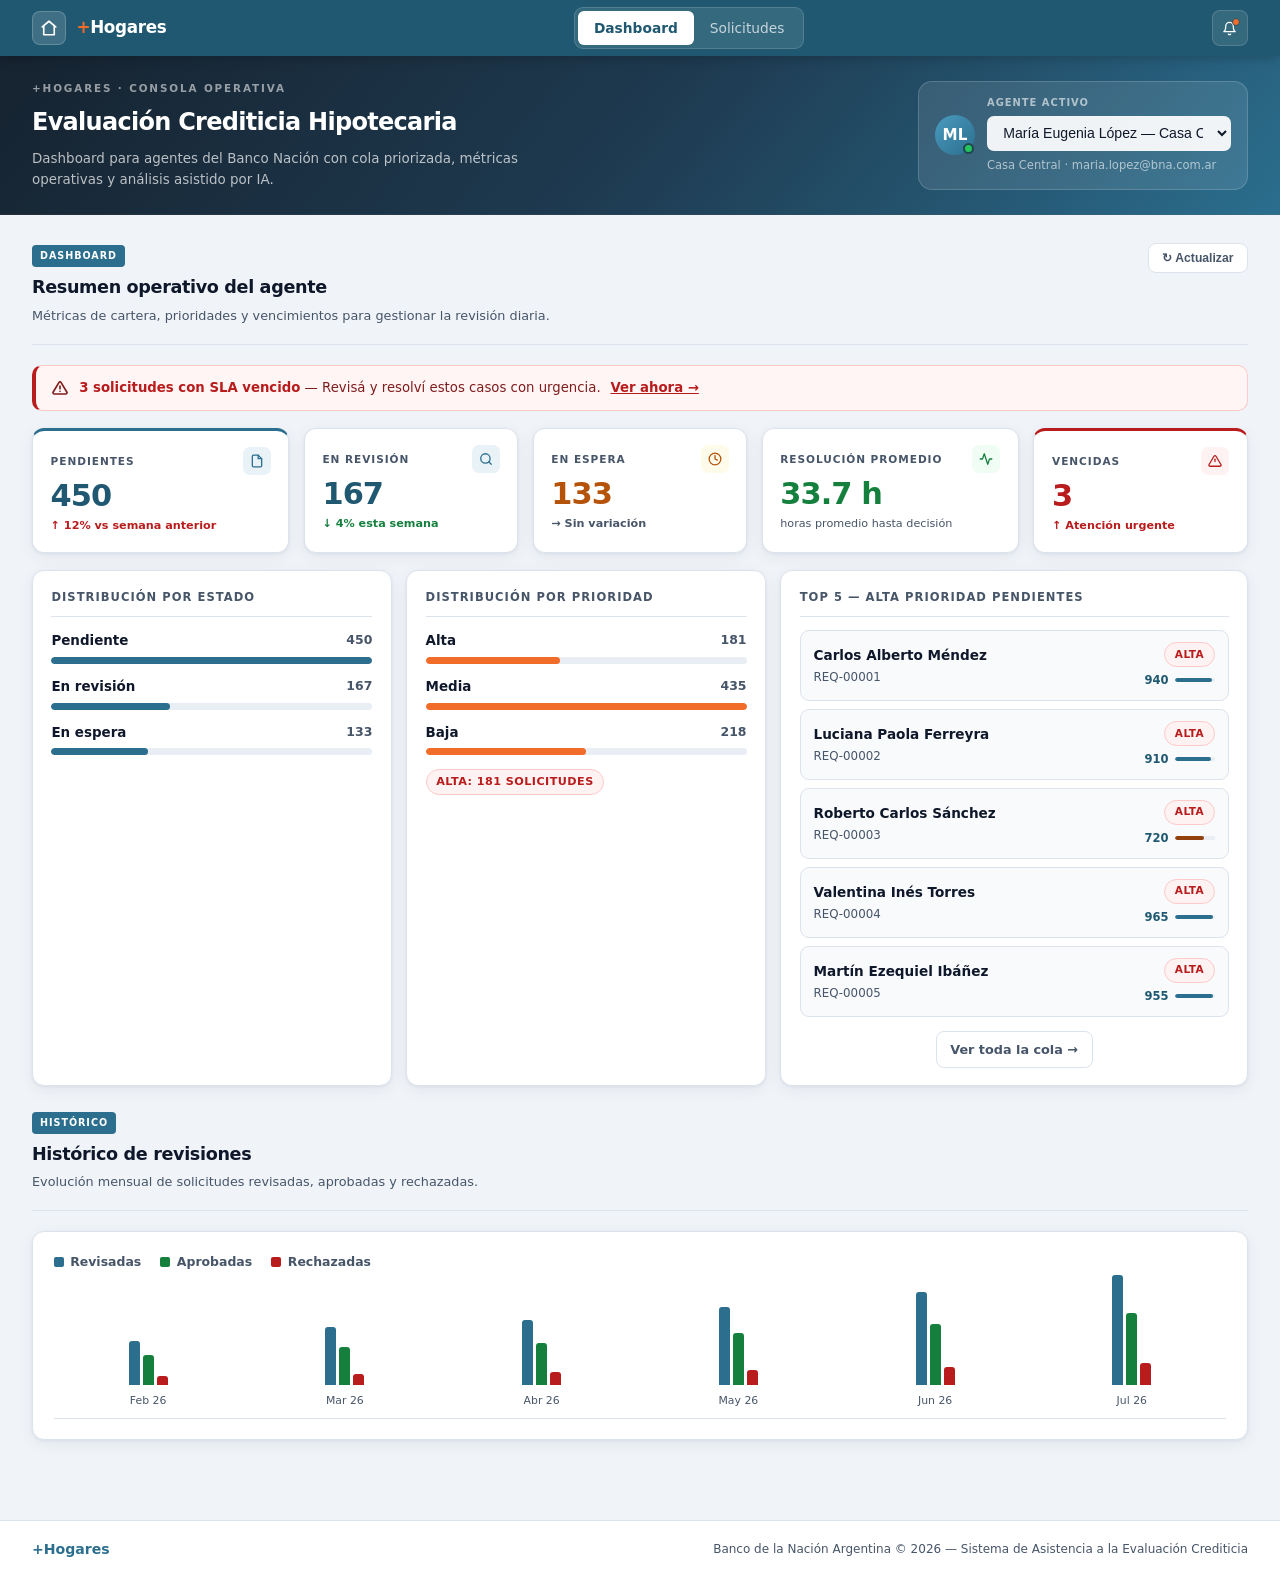
==== index.html @ 5e023cc0 "Revert "feat: selector de agente funcional — filtra solicitudes y persiste entre páginas" This rever" ====
<!DOCTYPE html>
<html lang="es">
<head>
<meta charset="UTF-8">
<meta name="viewport" content="width=device-width, initial-scale=1.0">
<title>+Hogares — Dashboard</title>
<link rel="stylesheet" href="shared.css">
</head>
<body>

<!-- NAVBAR -->
<nav class="navbar">
  <div class="navbar-inner">
    <a class="brand" href="index.html">
      <div class="brand-icon">
        <svg width="18" height="18" viewBox="0 0 24 24" fill="none" stroke="white" stroke-width="2.2" stroke-linecap="round" stroke-linejoin="round"><path d="M3 10.5L12 3l9 7.5"/><path d="M5 9.5V21h14V9.5"/></svg>
      </div>
      <span class="brand-name"><em>+</em>Hogares</span>
    </a>
    <div class="nav-links">
      <a href="index.html" class="nav-link active">Dashboard</a>
      <a href="solicitudes.html" class="nav-link">Solicitudes</a>
    </div>
    <div class="nav-actions">
      <div class="notif-btn">
        <svg width="15" height="15" viewBox="0 0 24 24" fill="none" stroke="white" stroke-width="2" stroke-linecap="round" stroke-linejoin="round"><path d="M18 8A6 6 0 0 0 6 8c0 7-3 9-3 9h18s-3-2-3-9"/><path d="M13.73 21a2 2 0 0 1-3.46 0"/></svg>
        <div class="notif-badge"></div>
      </div>
    </div>
  </div>
</nav>

<!-- HERO -->
<header class="hero">
  <div class="hero-inner">
    <div class="hero-text">
      <div class="hero-eyebrow">+Hogares · Consola Operativa</div>
      <h1 class="hero-headline">Evaluación Crediticia Hipotecaria</h1>
      <p class="hero-tagline">Dashboard para agentes del Banco Nación con cola priorizada, métricas operativas y análisis asistido por IA.</p>
    </div>
    <div class="agent-card">
      <div class="agent-avatar">ML<div class="agent-online"></div></div>
      <div class="agent-info">
        <div class="agent-label">Agente activo</div>
        <select class="agent-select">
          <option>María Eugenia López — Casa Central</option>
          <option>Juan Rodríguez — Sucursal Palermo</option>
        </select>
        <div class="agent-meta">Casa Central · maria.lopez@bna.com.ar</div>
      </div>
    </div>
  </div>
</header>

<main class="main">
  <div class="main-inner">

    <!-- SECTION HEADER -->
    <div class="section-hdr">
      <div>
        <div class="section-badge">Dashboard</div>
        <h2 class="section-title">Resumen operativo del agente</h2>
        <p class="section-desc">Métricas de cartera, prioridades y vencimientos para gestionar la revisión diaria.</p>
      </div>
      <button class="btn-ghost" onclick="location.reload()">↻ Actualizar</button>
    </div>

    <!-- SLA BANNER -->
    <div class="sla-banner">
      <svg width="16" height="16" viewBox="0 0 24 24" fill="none" stroke="currentColor" stroke-width="2.5" stroke-linecap="round" stroke-linejoin="round" style="flex-shrink:0"><path d="M10.29 3.86L1.82 18a2 2 0 0 0 1.71 3h16.94a2 2 0 0 0 1.71-3L13.71 3.86a2 2 0 0 0-3.42 0z"/><line x1="12" y1="9" x2="12" y2="13"/><line x1="12" y1="17" x2="12.01" y2="17"/></svg>
      <span><strong>3 solicitudes con SLA vencido</strong> — Revisá y resolví estos casos con urgencia. <a href="solicitudes.html?status=pendiente&sla=vencido" class="sla-link">Ver ahora →</a></span>
    </div>

    <!-- KPI GRID -->
    <div class="kpi-grid">
      <div class="kpi-card kpi-card--featured">
        <div class="kpi-top">
          <div class="kpi-label">Pendientes</div>
          <div class="kpi-icon kpi-icon-blue">
            <svg width="14" height="14" viewBox="0 0 24 24" fill="none" stroke="#2b6e8e" stroke-width="2.2" stroke-linecap="round" stroke-linejoin="round"><path d="M14 2H6a2 2 0 0 0-2 2v16a2 2 0 0 0 2 2h12a2 2 0 0 0 2-2V8z"/><polyline points="14 2 14 8 20 8"/></svg>
          </div>
        </div>
        <div class="kpi-value">450</div>
        <div class="kpi-trend kpi-trend-up">↑ 12% vs semana anterior</div>
      </div>
      <div class="kpi-card">
        <div class="kpi-top">
          <div class="kpi-label">En revisión</div>
          <div class="kpi-icon kpi-icon-blue">
            <svg width="14" height="14" viewBox="0 0 24 24" fill="none" stroke="#2b6e8e" stroke-width="2.2" stroke-linecap="round" stroke-linejoin="round"><circle cx="11" cy="11" r="8"/><line x1="21" y1="21" x2="16.65" y2="16.65"/></svg>
          </div>
        </div>
        <div class="kpi-value">167</div>
        <div class="kpi-trend kpi-trend-down">↓ 4% esta semana</div>
      </div>
      <div class="kpi-card">
        <div class="kpi-top">
          <div class="kpi-label">En espera</div>
          <div class="kpi-icon kpi-icon-amber">
            <svg width="14" height="14" viewBox="0 0 24 24" fill="none" stroke="#b45309" stroke-width="2.2" stroke-linecap="round" stroke-linejoin="round"><circle cx="12" cy="12" r="10"/><polyline points="12 6 12 12 16 14"/></svg>
          </div>
        </div>
        <div class="kpi-value" style="color:#b45309">133</div>
        <div class="kpi-trend kpi-trend-neutral">→ Sin variación</div>
      </div>
      <div class="kpi-card">
        <div class="kpi-top">
          <div class="kpi-label">Resolución promedio</div>
          <div class="kpi-icon kpi-icon-green">
            <svg width="14" height="14" viewBox="0 0 24 24" fill="none" stroke="#15803d" stroke-width="2.2" stroke-linecap="round" stroke-linejoin="round"><polyline points="22 12 18 12 15 21 9 3 6 12 2 12"/></svg>
          </div>
        </div>
        <div class="kpi-value" style="color:#15803d">33.7 h</div>
        <div class="kpi-sub">horas promedio hasta decisión</div>
      </div>
      <div class="kpi-card kpi-card--danger">
        <div class="kpi-top">
          <div class="kpi-label">Vencidas</div>
          <div class="kpi-icon kpi-icon-red">
            <svg width="14" height="14" viewBox="0 0 24 24" fill="none" stroke="#b91c1c" stroke-width="2.2" stroke-linecap="round" stroke-linejoin="round"><path d="M10.29 3.86L1.82 18a2 2 0 0 0 1.71 3h16.94a2 2 0 0 0 1.71-3L13.71 3.86a2 2 0 0 0-3.42 0z"/><line x1="12" y1="9" x2="12" y2="13"/></svg>
          </div>
        </div>
        <div class="kpi-value">3</div>
        <div class="kpi-trend kpi-trend-up">↑ Atención urgente</div>
      </div>
    </div>

    <!-- DASH GRID -->
    <div class="dash-grid">
      <!-- Distribución estado -->
      <div class="dash-card">
        <div class="dash-card-title">Distribución por estado</div>
        <div class="dist-item">
          <div class="dist-top"><span class="dist-lbl">Pendiente</span><span class="dist-val">450</span></div>
          <div class="dist-bar"><span class="dist-fill dist-fill-state" style="width:100%"></span></div>
        </div>
        <div class="dist-item">
          <div class="dist-top"><span class="dist-lbl">En revisión</span><span class="dist-val">167</span></div>
          <div class="dist-bar"><span class="dist-fill dist-fill-state" style="width:37%"></span></div>
        </div>
        <div class="dist-item">
          <div class="dist-top"><span class="dist-lbl">En espera</span><span class="dist-val">133</span></div>
          <div class="dist-bar"><span class="dist-fill dist-fill-state" style="width:30%"></span></div>
        </div>
      </div>

      <!-- Distribución prioridad -->
      <div class="dash-card">
        <div class="dash-card-title">Distribución por prioridad</div>
        <div class="dist-item">
          <div class="dist-top"><span class="dist-lbl">Alta</span><span class="dist-val">181</span></div>
          <div class="dist-bar"><span class="dist-fill dist-fill-prio" style="width:42%"></span></div>
        </div>
        <div class="dist-item">
          <div class="dist-top"><span class="dist-lbl">Media</span><span class="dist-val">435</span></div>
          <div class="dist-bar"><span class="dist-fill dist-fill-prio" style="width:100%"></span></div>
        </div>
        <div class="dist-item">
          <div class="dist-top"><span class="dist-lbl">Baja</span><span class="dist-val">218</span></div>
          <div class="dist-bar"><span class="dist-fill dist-fill-prio" style="width:50%"></span></div>
        </div>
        <div style="margin-top:.85rem">
          <span class="chip chip-alta" style="font-size:.7rem">ALTA: 181 solicitudes</span>
        </div>
      </div>

      <!-- Top 5 -->
      <div class="dash-card">
        <div class="dash-card-title">Top 5 — Alta prioridad pendientes</div>
        <a href="detalle.html?id=REQ-00001" class="top-item">
          <div class="top-item-main"><span class="top-item-name">Carlos Alberto Méndez</span><span class="top-item-meta">REQ-00001</span></div>
          <div class="top-item-right"><span class="chip chip-alta">Alta</span><div class="score-mini"><span class="score-val">940</span><div class="score-bar"><span class="score-fill" style="width:94%"></span></div></div></div>
        </a>
        <a href="detalle.html?id=REQ-00002" class="top-item">
          <div class="top-item-main"><span class="top-item-name">Luciana Paola Ferreyra</span><span class="top-item-meta">REQ-00002</span></div>
          <div class="top-item-right"><span class="chip chip-alta">Alta</span><div class="score-mini"><span class="score-val">910</span><div class="score-bar"><span class="score-fill" style="width:91%"></span></div></div></div>
        </a>
        <a href="detalle.html?id=REQ-00003" class="top-item">
          <div class="top-item-main"><span class="top-item-name">Roberto Carlos Sánchez</span><span class="top-item-meta">REQ-00003</span></div>
          <div class="top-item-right"><span class="chip chip-alta">Alta</span><div class="score-mini"><span class="score-val">720</span><div class="score-bar"><span class="score-fill" style="width:72%;background:var(--amber)"></span></div></div></div>
        </a>
        <a href="detalle.html?id=REQ-00004" class="top-item">
          <div class="top-item-main"><span class="top-item-name">Valentina Inés Torres</span><span class="top-item-meta">REQ-00004</span></div>
          <div class="top-item-right"><span class="chip chip-alta">Alta</span><div class="score-mini"><span class="score-val">965</span><div class="score-bar"><span class="score-fill" style="width:96.5%"></span></div></div></div>
        </a>
        <a href="detalle.html?id=REQ-00005" class="top-item">
          <div class="top-item-main"><span class="top-item-name">Martín Ezequiel Ibáñez</span><span class="top-item-meta">REQ-00005</span></div>
          <div class="top-item-right"><span class="chip chip-alta">Alta</span><div class="score-mini"><span class="score-val">955</span><div class="score-bar"><span class="score-fill" style="width:95.5%"></span></div></div></div>
        </a>
        <div style="margin-top:.9rem;text-align:center">
          <a href="solicitudes.html" class="btn-ghost" style="font-size:.8rem">Ver toda la cola →</a>
        </div>
      </div>
    </div>

    <!-- HISTÓRICO -->
    <div class="section-hdr" style="margin-top:1.5rem">
      <div>
        <div class="section-badge">Histórico</div>
        <h2 class="section-title">Histórico de revisiones</h2>
        <p class="section-desc">Evolución mensual de solicitudes revisadas, aprobadas y rechazadas.</p>
      </div>
    </div>
    <div class="dash-card">
      <div class="historic-wrap">
        <div class="historic-legend">
          <span class="legend-item"><span class="legend-dot" style="background:#2b6e8e"></span>Revisadas</span>
          <span class="legend-item"><span class="legend-dot" style="background:#15803d"></span>Aprobadas</span>
          <span class="legend-item"><span class="legend-dot" style="background:#b91c1c"></span>Rechazadas</span>
        </div>
        <!--
          Datos balanceados (max revisadas=104 → height 110px)
          Escala: h = round(val / 104 * 110)
          Feb: 42→44  Mar: 55→58  Abr: 61→65  May: 74→78  Jun: 88→93  Jul: 104→110
          Apr: 28→30  36→38  40→42  49→52  58→61  68→72
          Rec:  8→9   10→11  12→13  14→15  17→18  21→22
        -->
        <div class="chart-area">
          <div class="chart-col"><div class="chart-bars"><div class="bar bar-r" style="height:44px" title="Revisadas: 42"></div><div class="bar bar-a" style="height:30px" title="Aprobadas: 28"></div><div class="bar bar-rec" style="height:9px" title="Rechazadas: 8"></div></div><span class="chart-lbl">Feb 26</span></div>
          <div class="chart-col"><div class="chart-bars"><div class="bar bar-r" style="height:58px" title="Revisadas: 55"></div><div class="bar bar-a" style="height:38px" title="Aprobadas: 36"></div><div class="bar bar-rec" style="height:11px" title="Rechazadas: 10"></div></div><span class="chart-lbl">Mar 26</span></div>
          <div class="chart-col"><div class="chart-bars"><div class="bar bar-r" style="height:65px" title="Revisadas: 61"></div><div class="bar bar-a" style="height:42px" title="Aprobadas: 40"></div><div class="bar bar-rec" style="height:13px" title="Rechazadas: 12"></div></div><span class="chart-lbl">Abr 26</span></div>
          <div class="chart-col"><div class="chart-bars"><div class="bar bar-r" style="height:78px" title="Revisadas: 74"></div><div class="bar bar-a" style="height:52px" title="Aprobadas: 49"></div><div class="bar bar-rec" style="height:15px" title="Rechazadas: 14"></div></div><span class="chart-lbl">May 26</span></div>
          <div class="chart-col"><div class="chart-bars"><div class="bar bar-r" style="height:93px" title="Revisadas: 88"></div><div class="bar bar-a" style="height:61px" title="Aprobadas: 58"></div><div class="bar bar-rec" style="height:18px" title="Rechazadas: 17"></div></div><span class="chart-lbl">Jun 26</span></div>
          <div class="chart-col"><div class="chart-bars"><div class="bar bar-r" style="height:110px" title="Revisadas: 104"></div><div class="bar bar-a" style="height:72px" title="Aprobadas: 68"></div><div class="bar bar-rec" style="height:22px" title="Rechazadas: 21"></div></div><span class="chart-lbl">Jul 26</span></div>
        </div>
      </div>
    </div>

  </div>
</main>

<footer class="footer">
  <div class="footer-inner">
    <span class="footer-brand">+Hogares</span>
    <span class="footer-legal">Banco de la Nación Argentina © 2026 — Sistema de Asistencia a la Evaluación Crediticia</span>
  </div>
</footer>
</body>
</html>
---- shared.css ----
/* ══════════════════════════════════════════════════════
   +Hogares — Shared CSS
   ══════════════════════════════════════════════════════ */
:root {
  --blue:       #2b6e8e;
  --blue-dark:  #1f5870;
  --blue-light: #e8f2f7;
  --gold:       #f26c29;
  --gold-dark:  #d75d1d;
  --bg:         #f0f4f8;
  --surface:    #f8fafc;
  --border:     #dde3ed;
  --text:       #0f172a;
  --muted:      #475569;
  --verde:      #15803d;
  --verde-bg:   #f0fdf4;
  --verde-bd:   #bbf7d0;
  --rojo:       #b91c1c;
  --rojo-bg:    #fef2f2;
  --rojo-bd:    #fecaca;
  --amber:      #92400e;
  --amber-bg:   #fffbeb;
  --amber-bd:   #fde68a;
  --radius:     12px;
  --shadow-sm:  0 1px 3px rgba(0,20,60,.06), 0 4px 16px rgba(0,20,60,.06);
  --shadow:     0 2px 8px rgba(0,20,60,.08), 0 8px 32px rgba(0,20,60,.07);
}

* { box-sizing: border-box; margin: 0; padding: 0; }

html { scroll-behavior: smooth; }

body {
  font-family: -apple-system, 'Segoe UI', system-ui, sans-serif;
  background: var(--bg);
  color: var(--text);
  font-size: 14px;
  line-height: 1.65;
  min-height: 100vh;
  display: flex;
  flex-direction: column;
}

/* ── NAVBAR ─────────────────────────────────────────── */
.navbar {
  background: var(--blue-dark);
  padding: 0 2rem;
  position: sticky; top: 0; z-index: 50;
  box-shadow: 0 2px 12px rgba(0,0,0,.2);
}
.navbar-inner {
  max-width: 1280px; margin: 0 auto;
  display: flex; align-items: center; justify-content: space-between;
  height: 56px; gap: 1.5rem;
}
.brand {
  display: flex; align-items: center; gap: .65rem; text-decoration: none;
}
.brand-icon {
  width: 34px; height: 34px; border-radius: 8px;
  background: rgba(255,255,255,.14);
  display: flex; align-items: center; justify-content: center;
  border: 1px solid rgba(255,255,255,.2); flex-shrink: 0;
}
.brand-name { font-size: 1.05rem; font-weight: 800; color: #fff; letter-spacing: -.02em; }
.brand-name em { color: var(--gold); font-style: normal; }
.nav-links {
  display: flex; align-items: center;
  background: rgba(255,255,255,.1);
  border: 1px solid rgba(255,255,255,.15);
  border-radius: 9px; padding: 3px; gap: 0;
}
.nav-link {
  font-size: .86rem; font-weight: 500; color: rgba(255,255,255,.72);
  text-decoration: none; padding: .35rem 1rem; border-radius: 6px;
  transition: background .15s, color .15s; white-space: nowrap;
}
.nav-link:hover { color: #fff; background: rgba(255,255,255,.08); }
.nav-link.active { color: #1f5870; background: #fff; font-weight: 600; }
.nav-actions { display: flex; align-items: center; gap: .75rem; }
.notif-btn {
  width: 36px; height: 36px; border-radius: 8px;
  background: rgba(255,255,255,.1); border: 1px solid rgba(255,255,255,.15);
  display: flex; align-items: center; justify-content: center;
  cursor: pointer; position: relative;
}
.notif-badge {
  position: absolute; top: 7px; right: 7px;
  width: 8px; height: 8px; border-radius: 50%;
  background: var(--gold); border: 1.5px solid var(--blue-dark);
}
.btn-cta {
  background: var(--gold); color: #fff;
  font-size: .86rem; font-weight: 700;
  padding: .48rem 1.15rem; border-radius: 8px;
  text-decoration: none; border: none; cursor: pointer;
  transition: background .15s, transform .1s;
  box-shadow: 0 2px 8px rgba(242,108,41,.35);
}
.btn-cta:hover { background: var(--gold-dark); transform: translateY(-1px); }

/* ── HERO ────────────────────────────────────────────── */
.hero {
  background: linear-gradient(130deg, #162330 0%, #1e3a50 50%, #2b6e8e 100%);
  padding: 1.5rem 2rem;
  border-bottom: 1px solid rgba(255,255,255,.06);
}
.hero-inner {
  max-width: 1280px; margin: 0 auto;
  display: flex; align-items: center; justify-content: space-between; gap: 2rem;
}
.hero-text { display: flex; flex-direction: column; gap: .2rem; }
.hero-eyebrow {
  font-size: .65rem; font-weight: 800; letter-spacing: .18em;
  text-transform: uppercase; color: rgba(255,255,255,.55); margin-bottom: .15rem;
}
.hero-headline { font-size: 1.5rem; font-weight: 800; color: #fff; letter-spacing: -.03em; }
.hero-tagline { font-size: .84rem; color: rgba(255,255,255,.7); max-width: 500px; line-height: 1.55; margin-top: .2rem; }
.agent-card {
  min-width: 290px; max-width: 330px;
  background: rgba(255,255,255,.1); border: 1px solid rgba(255,255,255,.16);
  border-radius: 14px; padding: .85rem 1rem;
  display: flex; gap: .75rem; align-items: center;
}
.agent-avatar {
  width: 40px; height: 40px; border-radius: 50%;
  background: linear-gradient(135deg,#4a9bbe,#2b6e8e);
  display: flex; align-items: center; justify-content: center;
  font-size: .95rem; font-weight: 800; color: #fff; flex-shrink: 0; position: relative;
}
.agent-online {
  position: absolute; bottom: 1px; right: 1px;
  width: 11px; height: 11px; border-radius: 50%;
  background: #22c55e; border: 2px solid rgba(30,58,80,.9);
}
.agent-info { flex: 1; min-width: 0; }
.agent-label { font-size: .62rem; font-weight: 800; letter-spacing: .1em; text-transform: uppercase; color: rgba(255,255,255,.6); margin-bottom: .3rem; }
.agent-select {
  width: 100%; border: 1px solid rgba(255,255,255,.2); border-radius: 7px;
  padding: .45rem .7rem; font-size: .88rem; color: var(--text);
  background: rgba(255,255,255,.92); outline: none;
}
.agent-meta { font-size: .72rem; color: rgba(255,255,255,.6); margin-top: .35rem; }

/* ── MAIN ────────────────────────────────────────────── */
.main { flex: 1; padding: 1.75rem 2rem 5rem; }
.main-inner { max-width: 1280px; margin: 0 auto; }

/* ── SECTION HEADER ──────────────────────────────────── */
.section-hdr {
  display: flex; align-items: flex-start; justify-content: space-between; gap: 1rem;
  padding-bottom: 1.1rem; border-bottom: 1px solid var(--border); margin-bottom: 1.25rem;
}
.section-badge {
  display: inline-block; background: var(--blue); color: #fff;
  font-size: .6rem; font-weight: 700; text-transform: uppercase; letter-spacing: .1em;
  padding: .18rem .5rem; border-radius: 4px; margin-bottom: .4rem;
}
.section-title { font-size: 1.1rem; font-weight: 800; color: var(--text); letter-spacing: -.02em; margin-bottom: .15rem; }
.section-desc { font-size: .8rem; color: var(--muted); }

/* ── PAGE HEADER (Cola) ──────────────────────────────── */
.page-header {
  display: flex; align-items: flex-start; justify-content: space-between;
  gap: 1.5rem; margin-bottom: 1rem; flex-wrap: wrap;
}
.page-title { font-size: 1.3rem; font-weight: 800; color: var(--text); letter-spacing: -.02em; margin: .4rem 0 .2rem; }
.page-desc { font-size: .82rem; color: var(--muted); }
.mini-kpis {
  display: flex; align-items: center; gap: 0;
  background: #fff; border: 1px solid var(--border); border-radius: var(--radius);
  box-shadow: var(--shadow-sm); flex-shrink: 0; overflow: hidden;
}
.mini-kpi { padding: .75rem 1.25rem; text-align: center; }
.mini-kpi-label { display: block; font-size: .66rem; font-weight: 700; text-transform: uppercase; letter-spacing: .08em; color: var(--muted); margin-bottom: .25rem; }
.mini-kpi-val { display: block; font-size: 1.35rem; font-weight: 800; line-height: 1; }
.mini-kpi-divider { width: 1px; background: var(--border); align-self: stretch; }

/* ── CONTEXT BAR (breadcrumb sticky bajo navbar) ─────── */
.context-bar {
  position: sticky;
  top: 56px; /* altura del navbar */
  z-index: 40;
  background: #fff;
  border-bottom: 1px solid var(--border);
  box-shadow: 0 1px 4px rgba(0,20,60,.06);
  padding: 0 2rem;
}
.context-bar-inner {
  max-width: 1280px; margin: 0 auto;
  display: flex; align-items: center; justify-content: space-between;
  height: 40px; gap: 1rem;
}
.context-bar-left {
  display: flex; align-items: center; gap: .4rem; flex-wrap: nowrap;
  overflow: hidden; min-width: 0;
}
/* Step del breadcrumb */
.bc-step {
  display: inline-flex; align-items: center; gap: .35rem;
  font-size: .8rem; white-space: nowrap;
}
.bc-step a {
  color: var(--blue); text-decoration: none; font-weight: 500;
  transition: color .15s;
}
.bc-step a:hover { color: var(--blue-dark); text-decoration: underline; }
.bc-step-icon { opacity: .55; flex-shrink: 0; }
.bc-sep {
  font-size: .75rem; color: #c4cdd8; font-weight: 600; flex-shrink: 0;
}
/* Paso actual — más destacado */
.bc-current {
  font-size: .8rem; font-weight: 700; color: var(--text);
  white-space: nowrap; overflow: hidden; text-overflow: ellipsis;
}
/* Dot de estado en la barra */
.bc-status {
  display: inline-flex; align-items: center; border-radius: 999px;
  padding: .12rem .55rem; font-size: .62rem; font-weight: 800;
  letter-spacing: .04em; text-transform: uppercase; white-space: nowrap;
  flex-shrink: 0;
}
.bc-status-alta    { background: var(--rojo-bg);  color: var(--rojo);  border: 1px solid var(--rojo-bd); }
.bc-status-media   { background: var(--amber-bg); color: var(--amber); border: 1px solid var(--amber-bd); }
.bc-status-baja    { background: var(--verde-bg); color: var(--verde); border: 1px solid var(--verde-bd); }
.bc-status-vencida { background: #fff1f2; color: #9f1239; border: 1px solid #fda4af; }
.bc-status-analisis { background: var(--blue-light); color: var(--blue); border: 1px solid #c5dde8; }

/* Acciones rápidas en la barra */
.context-bar-right {
  display: flex; align-items: center; gap: .5rem; flex-shrink: 0;
}

/* Compatibilidad con código antiguo — mantener por si algo lo usa */
.breadcrumb { display: flex; align-items: center; gap: .4rem; flex-wrap: wrap; }
.bc-link { font-size: .82rem; color: var(--blue); text-decoration: none; font-weight: 500; }
.bc-link:hover { text-decoration: underline; }

/* ── DETALLE HEADER ──────────────────────────────────── */
.detalle-header {
  display: flex; align-items: flex-start; justify-content: space-between;
  gap: 1rem; margin-bottom: 1rem; flex-wrap: wrap;
}
.detalle-header-left { flex: 1; min-width: 0; }
.detalle-nav { display: flex; align-items: center; gap: .6rem; flex-wrap: wrap; margin-bottom: .65rem; }
.detalle-title-row { display: flex; align-items: center; gap: .65rem; flex-wrap: wrap; margin-bottom: .3rem; }
.detalle-name { font-size: 1.55rem; font-weight: 800; color: var(--text); letter-spacing: -.03em; }
.detalle-chips { display: flex; align-items: center; gap: .45rem; flex-wrap: wrap; }
.detalle-meta { font-size: .78rem; color: var(--muted); }
.detalle-controls {
  display: flex; align-items: flex-end; gap: .75rem; flex-wrap: wrap;
  background: #fff; border: 1px solid var(--border); border-radius: var(--radius);
  padding: .85rem 1rem; margin-bottom: 1rem; box-shadow: var(--shadow-sm);
}
.case-nav { display: flex; align-items: center; gap: .5rem; }
.case-counter { font-size: .78rem; color: var(--muted); white-space: nowrap; }

/* ── BUTTONS ─────────────────────────────────────────── */
.btn-ghost {
  background: #fff; border: 1px solid var(--border); color: var(--muted);
  font-size: .76rem; font-weight: 600; padding: .42rem .85rem; border-radius: 8px;
  cursor: pointer; white-space: nowrap; text-decoration: none; display: inline-block;
  transition: border-color .15s, color .15s, box-shadow .15s;
}
.btn-ghost:hover { border-color: var(--blue); color: var(--blue); box-shadow: 0 0 0 3px rgba(43,110,142,.08); }
.btn-ghost:disabled { opacity: .4; cursor: not-allowed; }

.btn-back {
  display: inline-flex; align-items: center; gap: .35rem;
  background: #fff; border: 1.5px solid var(--border); border-radius: 7px;
  color: var(--muted); font-size: .8rem; font-weight: 600;
  padding: .38rem .85rem; cursor: pointer; text-decoration: none;
  transition: border-color .18s, color .18s; white-space: nowrap;
}
.btn-back:hover { border-color: var(--blue); color: var(--blue); }

.btn-case-nav {
  display: inline-flex; align-items: center; gap: .3rem;
  background: #fff; border: 1.5px solid var(--border); border-radius: 7px;
  color: var(--muted); font-size: .79rem; font-weight: 600;
  padding: .35rem .8rem; cursor: pointer; text-decoration: none;
  transition: border-color .18s, color .18s; white-space: nowrap;
}
.btn-case-nav:hover { border-color: var(--blue); color: var(--blue); }
.btn-case-nav:disabled { opacity: .35; cursor: not-allowed; }

.btn-analizar {
  display: inline-flex; align-items: center; gap: .5rem;
  background: var(--gold); color: #fff;
  font-size: .9rem; font-weight: 800;
  padding: .6rem 1.35rem; border-radius: 9px; border: none; cursor: pointer;
  text-decoration: none; white-space: nowrap; flex-shrink: 0;
  box-shadow: 0 2px 10px rgba(242,108,41,.35);
  transition: background .15s, transform .1s, box-shadow .15s;
}
.btn-analizar:hover { background: var(--gold-dark); transform: translateY(-1px); box-shadow: 0 4px 16px rgba(242,108,41,.42); }
.btn-analizar-lg { font-size: 1rem; padding: .75rem 1.75rem; }

.btn-open {
  display: inline-flex; align-items: center; gap: .3rem;
  background: #fff; border: 1.5px solid var(--border); color: var(--blue);
  font-size: .76rem; font-weight: 700; padding: .38rem .8rem; border-radius: 7px;
  cursor: pointer; text-decoration: none; transition: all .15s; white-space: nowrap;
}
.btn-open:hover { background: var(--blue); color: #fff; border-color: var(--blue); }

/* ── SLA BANNER ──────────────────────────────────────── */
.sla-banner {
  display: flex; align-items: center; gap: .7rem;
  background: #fff5f5; border: 1px solid var(--rojo-bd);
  border-left: 4px solid var(--rojo); border-radius: 10px;
  padding: .7rem 1rem; margin-bottom: 1.1rem; font-size: .83rem; color: #7f1d1d;
}
.sla-banner strong { color: var(--rojo); }
.sla-link { color: var(--rojo); font-weight: 700; text-decoration: underline; margin-left: .35rem; }

/* ── KPI GRID ────────────────────────────────────────── */
.kpi-grid {
  display: grid;
  grid-template-columns: 1.2fr 1fr 1fr 1.2fr 1fr;
  gap: .9rem; margin-bottom: 1.1rem;
}
.kpi-card {
  background: #fff; border: 1px solid var(--border); border-radius: var(--radius);
  padding: 1rem 1.1rem; box-shadow: var(--shadow-sm);
  display: flex; flex-direction: column; gap: .35rem;
  transition: box-shadow .2s, transform .2s;
}
.kpi-card:hover { box-shadow: var(--shadow); transform: translateY(-2px); }
.kpi-card--featured { border-top: 3px solid var(--blue); }
.kpi-card--danger { border-top: 3px solid var(--rojo); }
.kpi-top { display: flex; align-items: center; justify-content: space-between; }
.kpi-label { font-size: .66rem; font-weight: 700; text-transform: uppercase; letter-spacing: .09em; color: var(--muted); }
.kpi-icon { width: 28px; height: 28px; border-radius: 7px; display: flex; align-items: center; justify-content: center; flex-shrink: 0; }
.kpi-icon-blue { background: var(--blue-light); }
.kpi-icon-red { background: var(--rojo-bg); }
.kpi-icon-amber { background: var(--amber-bg); }
.kpi-icon-green { background: var(--verde-bg); }
.kpi-value { font-size: 1.9rem; font-weight: 800; color: var(--blue-dark); line-height: 1; letter-spacing: -.03em; }
.kpi-card--danger .kpi-value { color: var(--rojo); }
.kpi-trend { font-size: .7rem; font-weight: 600; display: flex; align-items: center; gap: .25rem; }
.kpi-trend-up { color: var(--rojo); }
.kpi-trend-down { color: var(--verde); }
.kpi-trend-neutral { color: var(--muted); }
.kpi-sub { font-size: .7rem; color: var(--muted); }

/* ── DASH GRID ───────────────────────────────────────── */
.dash-grid { display: grid; grid-template-columns: 1fr 1fr 1.3fr; gap: .9rem; }
.dash-card {
  background: #fff; border: 1px solid var(--border); border-radius: var(--radius);
  box-shadow: var(--shadow-sm); padding: 1.05rem 1.15rem;
}
.dash-card-title {
  font-size: .72rem; font-weight: 800; text-transform: uppercase; letter-spacing: .09em;
  color: var(--muted); margin-bottom: .85rem;
  padding-bottom: .55rem; border-bottom: 1px solid var(--border);
}
.dist-item { margin-bottom: .75rem; }
.dist-top { display: flex; justify-content: space-between; margin-bottom: .28rem; }
.dist-lbl { font-size: .84rem; font-weight: 600; color: var(--text); }
.dist-val { font-size: .78rem; font-weight: 700; color: var(--muted); }
.dist-bar { width: 100%; height: 7px; background: #e8eef4; border-radius: 999px; overflow: hidden; }
.dist-fill { display: block; height: 100%; border-radius: 999px; }
.dist-fill-state { background: var(--blue); }
.dist-fill-prio { background: var(--gold); }

.top-item-header-row {
  display: flex; justify-content: space-between; align-items: center;
  padding: 0 .1rem .3rem; margin-bottom: .1rem;
  border-bottom: 1px solid var(--border);
}
.top-item-score-lbl {
  font-size: .7rem; font-weight: 600; color: var(--muted);
  text-transform: uppercase; letter-spacing: .04em;
}
.top-item {
  display: flex; align-items: center; justify-content: space-between; gap: .7rem;
  background: var(--surface); border: 1px solid var(--border); border-radius: 9px;
  padding: .65rem .8rem; margin-bottom: .5rem; cursor: pointer;
  transition: border-color .15s, box-shadow .15s; text-decoration: none;
}
.top-item:hover { border-color: var(--blue); box-shadow: 0 2px 12px rgba(43,110,142,.1); }
.top-item-main { display: flex; flex-direction: column; min-width: 0; }
.top-item-name { font-size: .85rem; font-weight: 700; color: var(--text); }
.top-item-meta { font-size: .74rem; color: var(--muted); margin-top: .08rem; }
.top-item-right { display: flex; flex-direction: column; align-items: flex-end; gap: .25rem; flex-shrink: 0; }
.score-mini { display: flex; align-items: center; gap: .4rem; }
.score-val { font-size: .72rem; font-weight: 700; color: var(--blue-dark); }
.score-bar { width: 40px; height: 4px; background: #e8eef4; border-radius: 999px; overflow: hidden; }
.score-fill { display: block; height: 100%; border-radius: 999px; background: var(--blue); }

/* ── CHART ───────────────────────────────────────────── */
.historic-wrap { padding: .2rem .15rem; }
.historic-legend { display: flex; gap: 1.2rem; margin-bottom: 1rem; flex-wrap: wrap; }
.legend-item { display: flex; align-items: center; gap: .4rem; font-size: .78rem; color: var(--muted); font-weight: 600; }
.legend-dot { width: 10px; height: 10px; border-radius: 2px; flex-shrink: 0; }
.chart-area {
  display: flex; align-items: flex-end; gap: .5rem; height: 130px;
  border-bottom: 1.5px solid var(--border); padding-bottom: .5rem;
}
.chart-col { display: flex; flex-direction: column; align-items: center; gap: .4rem; flex: 1; }
.chart-bars { display: flex; align-items: flex-end; gap: 3px; height: 110px; justify-content: center; }
.bar { width: 11px; border-radius: 3px 3px 0 0; min-height: 3px; }
.bar-r   { background: var(--blue);  cursor: pointer; }
.bar-a   { background: var(--verde); cursor: pointer; }
.bar-rec { background: var(--rojo);  cursor: pointer; }
.bar:hover { filter: brightness(1.15); }
.chart-lbl { font-size: .68rem; color: var(--muted); text-align: center; white-space: nowrap; }

/* ── CHIPS ───────────────────────────────────────────── */
.chip {
  display: inline-flex; align-items: center; border-radius: 999px;
  padding: .18rem .6rem; font-size: .66rem; font-weight: 800;
  letter-spacing: .04em; text-transform: uppercase; white-space: nowrap;
}
.chip-alta    { background: var(--rojo-bg);  color: var(--rojo);   border: 1px solid var(--rojo-bd); }
.chip-media   { background: var(--amber-bg); color: var(--amber);  border: 1px solid var(--amber-bd); }
.chip-baja    { background: var(--verde-bg); color: var(--verde);  border: 1px solid var(--verde-bd); }
.chip-pendiente { background: #eff6ff; color: #1d4ed8; border: 1px solid #bfdbfe; }
.chip-revision  { background: #ecfeff; color: #0f766e; border: 1px solid #a5f3fc; }
.chip-aprobar   { background: var(--verde-bg); color: var(--verde); border: 1px solid var(--verde-bd); }
.chip-revisar   { background: var(--amber-bg); color: var(--amber); border: 1px solid var(--amber-bd); }
.chip-rechazar  { background: var(--rojo-bg);  color: var(--rojo);  border: 1px solid var(--rojo-bd); }
.chip-vencida   { background: #fff1f2; color: #9f1239; border: 1px solid #fda4af; }

/* ── QUEUE ───────────────────────────────────────────── */
.queue-toolbar {
  display: flex; align-items: center; justify-content: space-between;
  gap: .9rem; margin-bottom: .85rem; flex-wrap: wrap;
}
.search-wrap { flex: 1; min-width: 240px; max-width: 420px; position: relative; }
.search-icon { position: absolute; left: .75rem; top: 50%; transform: translateY(-50%); color: var(--muted); pointer-events: none; }
.search-input {
  width: 100%; padding: .58rem .8rem .58rem 2.25rem;
  border: 1.5px solid var(--border); border-radius: 9px;
  font-size: .86rem; color: var(--text); background: #fff; outline: none;
  transition: border-color .15s, box-shadow .15s;
}
.search-input:focus { border-color: var(--blue); box-shadow: 0 0 0 3px rgba(43,110,142,.1); }
.toolbar-right { display: flex; gap: .55rem; flex-wrap: wrap; align-items: center; }
.toggle-wrap {
  display: flex; align-items: center;
  background: var(--surface); border: 1px solid var(--border); border-radius: 8px; padding: 3px;
}
.toggle-btn {
  font-size: .75rem; font-weight: 600; padding: .3rem .8rem; border-radius: 6px;
  border: none; background: transparent; color: var(--muted); cursor: pointer;
  transition: background .15s, color .15s;
}
.toggle-btn.active { background: var(--blue); color: #fff; }
.filters-grid {
  display: grid; grid-template-columns: repeat(7, minmax(0,1fr));
  gap: .75rem; margin-bottom: .85rem;
}
.filter-field { display: flex; flex-direction: column; gap: .3rem; }
.filter-field-inline { min-width: 160px; }
.filter-label { font-size: .66rem; font-weight: 700; color: var(--muted); text-transform: uppercase; letter-spacing: .07em; }
.filter-field select, .filter-field input {
  border: 1.5px solid var(--border); border-radius: 8px; padding: .5rem .65rem;
  font-size: .83rem; color: var(--text); background: #fff; outline: none;
  transition: border-color .15s;
}
.filter-field select:focus, .filter-field input:focus { border-color: var(--blue); }

/* ── TABLE ───────────────────────────────────────────── */
.table-card {
  background: #fff; border: 1px solid var(--border); border-radius: var(--radius);
  box-shadow: var(--shadow-sm); overflow: hidden;
}
.table-wrap { overflow-x: auto; }
table { width: 100%; border-collapse: collapse; min-width: 860px; }
thead th {
  background: var(--surface); color: var(--muted);
  font-size: .67rem; font-weight: 800; text-transform: uppercase; letter-spacing: .09em;
  text-align: left; padding: .85rem 1rem;
  border-bottom: 1.5px solid var(--border);
}
thead th.sorted { color: var(--blue); }
tbody td {
  padding: .9rem 1rem; border-bottom: 1px solid #eef2f9;
  font-size: .83rem; color: var(--text); vertical-align: middle;
}
tbody tr:last-child td { border-bottom: none; }
tbody tr { transition: background .12s; }
tbody tr:hover td { background: #f6f9fc; }
.tr-vencida td { background: #fff8f8 !important; }
.tr-vencida:hover td { background: #fff0f0 !important; }
.tr-vencida td:first-child { border-left: 3px solid var(--rojo); padding-left: .8rem; }
.row-sla td { background: #fff8f8 !important; }
.row-sla:hover td { background: #fff0f0 !important; }
.row-sla td:first-child { border-left: 3px solid var(--rojo); padding-left: .8rem; }
.btn-abrir {
  display: inline-flex; align-items: center; gap: .3rem;
  font-size: .78rem; font-weight: 600; color: var(--blue);
  background: var(--surface); border: 1px solid var(--border);
  border-radius: 6px; padding: .28rem .75rem; text-decoration: none;
  white-space: nowrap; transition: background .15s, border-color .15s;
}
.btn-abrir:hover { background: #e8f3f8; border-color: var(--blue); }
.cell-primary { font-weight: 700; color: var(--text); }
.cell-secondary { font-size: .72rem; color: var(--muted); margin-top: .1rem; }
.cell-vencido { font-size: .72rem; font-weight: 600; color: var(--rojo); margin-top: .1rem; display: flex; align-items: center; gap: .25rem; }
.pagination {
  display: flex; align-items: center; justify-content: space-between;
  padding: .85rem 1rem; background: #fff; gap: 1rem;
}
.pagination-info { font-size: .78rem; color: var(--muted); }
.pagination-actions { display: flex; gap: .5rem; }

/* ── CARD genérica ───────────────────────────────────── */
.card {
  background: #fff; border: 1px solid var(--border); border-radius: var(--radius);
  box-shadow: var(--shadow-sm); padding: 1.05rem 1.15rem; margin-bottom: 1rem;
}
.card-section-title {
  display: flex; align-items: center; gap: .45rem;
  font-size: .7rem; font-weight: 700; color: var(--blue);
  text-transform: uppercase; letter-spacing: .08em;
  margin-bottom: .8rem; padding-bottom: .6rem;
  border-bottom: 1px solid var(--border);
}

/* ── FIELD TABLE ─────────────────────────────────────── */
.field-table { display: flex; flex-direction: column; gap: 0; }
.field-row {
  display: flex; justify-content: space-between; gap: .75rem;
  padding: .45rem 0; border-bottom: 1px solid #f0f4f8; font-size: .83rem;
}
.field-row:last-child { border-bottom: none; }
.field-row span { color: var(--muted); font-size: .78rem; flex-shrink: 0; min-width: 40%; }
.field-row strong { color: var(--text); font-weight: 600; text-align: right; }

/* ── PROFILE GRID ────────────────────────────────────── */
.profile-grid {
  display: grid; grid-template-columns: repeat(4,1fr);
  gap: .9rem; margin-bottom: 1rem;
}
.credito-grid {
  display: flex; flex-direction: column; gap: 0;
}

/* ── TIMELINE ────────────────────────────────────────── */
.timeline { display: flex; flex-direction: column; gap: 0; padding-left: .5rem; }
.tl-item { display: flex; gap: .85rem; align-items: flex-start; position: relative; padding-bottom: .85rem; }
.tl-item:last-child { padding-bottom: 0; }
.tl-item:not(:last-child)::before {
  content: ''; position: absolute; left: 7px; top: 18px; bottom: 0;
  width: 1.5px; background: var(--border);
}
.tl-dot {
  width: 16px; height: 16px; border-radius: 50%; flex-shrink: 0; margin-top: 2px;
  border: 2.5px solid;
}
.tl-dot-blue { background: var(--blue-light); border-color: var(--blue); }
.tl-dot-green { background: var(--verde-bg); border-color: var(--verde); }
.tl-dot-red { background: var(--rojo-bg); border-color: var(--rojo); }
.tl-dot-amber { background: var(--amber-bg); border-color: #f59e0b; }
.tl-body { flex: 1; min-width: 0; }
.tl-action { font-size: .84rem; font-weight: 600; color: var(--text); }
.tl-meta { font-size: .72rem; color: var(--muted); margin-top: .1rem; }

/* ── NOTAS ───────────────────────────────────────────── */
.notes-list { display: flex; flex-direction: column; gap: .55rem; margin-bottom: .85rem; min-height: 32px; }
.no-data { font-size: .8rem; color: #9ca3af; font-style: italic; }
.note-item { background: var(--surface); border: 1px solid var(--border); border-radius: 7px; padding: .6rem .8rem; }
.note-meta { font-size: .7rem; color: var(--muted); margin-bottom: .22rem; }
.note-body { font-size: .83rem; color: var(--text); line-height: 1.5; }
.notes-input-row { display: flex; gap: .6rem; align-items: flex-end; }
.notes-textarea {
  flex: 1; border: 1.5px solid var(--border); border-radius: 8px;
  padding: .55rem .8rem; font-size: .84rem; font-family: inherit;
  color: var(--text); resize: vertical; min-height: 60px; outline: none;
  transition: border-color .15s, box-shadow .15s;
}
.notes-textarea:focus { border-color: var(--blue); box-shadow: 0 0 0 3px rgba(43,110,142,.1); }

/* ── PAYSLIP ─────────────────────────────────────────── */
.card-payslip-header {
  display: flex; align-items: flex-start; justify-content: space-between;
  gap: 1rem; margin-bottom: .9rem; flex-wrap: wrap;
}
.payslip-tabs { display: flex; gap: .4rem; margin-bottom: .75rem; flex-wrap: wrap; }
.payslip-tab {
  padding: .28rem .8rem; font-size: .75rem; font-weight: 600;
  border: 1.5px solid var(--border); border-radius: 20px;
  background: var(--bg); color: var(--muted); cursor: pointer;
  transition: background .15s, color .15s, border-color .15s;
}
.payslip-tab:hover { background: var(--blue-light); color: var(--blue); border-color: var(--blue); }
.payslip-tab.active { background: var(--blue); color: #fff; border-color: var(--blue); }
.payslip-pre {
  background: var(--bg); border: 1px solid var(--border); border-radius: 7px;
  padding: .85rem 1rem; font-family: 'Courier New', monospace;
  font-size: .74rem; line-height: 1.6; color: var(--text);
  overflow-x: auto; white-space: pre; margin: 0; max-height: 260px; overflow-y: auto;
}

/* ── CTA ANALIZAR BANNER ─────────────────────────────── */
.cta-analizar-banner {
  display: flex; align-items: center; justify-content: space-between;
  gap: 1.5rem; background: linear-gradient(130deg,#1e3a50,#2b6e8e);
  border-radius: var(--radius); padding: 1.35rem 1.75rem;
  margin-bottom: 1rem;
}
.cta-analizar-banner strong { display: block; font-size: 1rem; font-weight: 800; color: #fff; margin-bottom: .25rem; }
.cta-analizar-banner p { font-size: .85rem; color: rgba(255,255,255,.78); margin: 0; }

/* ── ANÁLISIS IA ─────────────────────────────────────── */
.rec-panel {
  display: flex; gap: 1.5rem; align-items: flex-start;
  border-left: 6px solid var(--border); padding: 1.65rem 1.75rem;
  background: #fff; border: 1px solid var(--border); border-radius: var(--radius);
  box-shadow: var(--shadow-sm);
}
.rec-verde { border-left: 6px solid var(--verde) !important; background: var(--verde-bg) !important; border-color: var(--verde-bd) !important; }
.rec-amarillo { border-left: 6px solid #f59e0b !important; background: var(--amber-bg) !important; border-color: var(--amber-bd) !important; }
.rec-rojo { border-left: 6px solid var(--rojo) !important; background: var(--rojo-bg) !important; border-color: var(--rojo-bd) !important; }
.semaforo-col { display: flex; flex-direction: column; align-items: center; gap: .45rem; flex-shrink: 0; padding-top: .1rem; }
.semaforo {
  width: 52px; height: 52px; border-radius: 50%; background: #d1d5db;
  box-shadow: 0 2px 8px rgba(0,0,0,.15); flex-shrink: 0;
}
.semaforo.verde { background: var(--verde); }
.semaforo.amarillo { background: #f59e0b; }
.semaforo.rojo { background: var(--rojo); }
.semaforo-lbl { font-size: .6rem; font-weight: 800; text-transform: uppercase; letter-spacing: .12em; color: var(--muted); }
.semaforo-lbl.verde { color: var(--verde); }
.semaforo-lbl.amarillo { color: #92400e; }
.semaforo-lbl.rojo { color: var(--rojo); }
.rec-body { flex: 1; min-width: 0; }
.rec-top { display: flex; align-items: center; gap: .8rem; margin-bottom: .5rem; flex-wrap: wrap; }
.rec-decision { font-size: 1.25rem; font-weight: 900; letter-spacing: -.025em; color: var(--text); }
.rec-decision.verde { color: var(--verde); }
.rec-decision.amarillo { color: #92400e; }
.rec-decision.rojo { color: var(--rojo); }
.rec-advisory {
  font-size: .68rem; color: var(--muted); background: rgba(0,0,0,.06);
  padding: .2rem .6rem; border-radius: 20px; font-weight: 500;
}
.rec-resumen { font-size: .88rem; color: var(--text); line-height: 1.65; margin: 0 0 .75rem; }
.rec-razones { margin: 0; padding: 0; list-style: none; display: flex; flex-direction: column; gap: .36rem; }
.rec-razones li { font-size: .84rem; color: var(--text); padding-left: 1.15rem; position: relative; line-height: 1.5; }
.rec-razones li::before { content: '›'; position: absolute; left: 0; color: var(--verde); font-weight: 700; }

.condiciones-list { margin: 0; padding: 0; list-style: none; display: flex; flex-direction: column; gap: .35rem; }
.condiciones-list li { font-size: .83rem; color: var(--text); padding-left: 1.1rem; position: relative; line-height: 1.55; }
.condiciones-list li::before { content: '·'; position: absolute; left: 0; color: var(--muted); font-size: 1.1em; font-weight: 700; }

.data-grid { display: grid; grid-template-columns: 1fr 1fr; gap: .9rem; }

/* ── HABERES TABLE ───────────────────────────────────── */
.haberes-table { width: 100%; border-collapse: collapse; margin-bottom: .9rem; }
.haberes-table thead th {
  font-size: .7rem; font-weight: 700; color: var(--muted);
  text-transform: uppercase; letter-spacing: .06em;
  padding: .45rem .6rem; border-bottom: 2px solid var(--border);
  text-align: left; background: var(--bg);
}
.haberes-table tbody td { padding: .5rem .6rem; font-size: .83rem; border-bottom: 1px solid var(--border); }
.haberes-reciente td { background: #f0f8f0; }
.badge-reciente {
  display: inline-block; font-size: .6rem; font-weight: 700;
  background: var(--verde); color: #fff; border-radius: 10px;
  padding: .05rem .4rem; margin-left: .35rem;
  text-transform: uppercase; letter-spacing: .04em; vertical-align: middle;
}
.haberes-stats {
  display: flex; gap: 1.5rem; flex-wrap: wrap;
  padding: .7rem 0 .2rem; border-top: 1px solid var(--border);
}
.haberes-stat { display: flex; flex-direction: column; gap: .15rem; min-width: 110px; }
.hs-label { font-size: .65rem; font-weight: 700; text-transform: uppercase; letter-spacing: .07em; color: var(--muted); }
.hs-val { font-size: .92rem; font-weight: 600; color: var(--text); }

/* ── DECISION PANEL ──────────────────────────────────── */
.decision-panel {
  background: #fff; border: 1px solid var(--border); border-top: 4px solid var(--blue);
  border-radius: var(--radius); padding: 1.75rem 1.5rem;
  box-shadow: var(--shadow-sm); text-align: center; margin-bottom: 1rem;
}
.decision-title { font-size: 1.05rem; font-weight: 800; color: var(--text); margin: 0 0 .3rem; }
.decision-hint { font-size: .83rem; color: var(--muted); margin: 0 0 1.5rem; }
.decision-btns { display: flex; justify-content: center; gap: 1rem; flex-wrap: wrap; }
.btn-decision {
  display: inline-flex; align-items: center; gap: .5rem;
  font-size: .93rem; font-weight: 700; padding: .7rem 2rem;
  border-radius: 8px; border: 2px solid transparent; cursor: pointer;
  transition: opacity .18s, transform .12s; color: #fff;
}
.btn-decision:hover { opacity: .88; transform: translateY(-2px); }
.btn-aprobar  { background: var(--verde); }
.btn-esperar  { background: #b45309; }
.btn-rechazar { background: var(--rojo); }

/* ── MODAL ───────────────────────────────────────────── */
.modal-overlay {
  position: fixed; inset: 0; background: rgba(15,23,42,.55);
  display: flex; align-items: center; justify-content: center;
  z-index: 2000; backdrop-filter: blur(3px);
}
.modal-overlay.hidden { display: none; }
.modal-card {
  background: #fff; border-radius: 14px; border: 1px solid var(--border);
  box-shadow: 0 8px 40px rgba(0,0,0,.22);
  padding: 2rem 2rem 1.5rem; max-width: 460px; width: calc(100% - 2rem);
}
.modal-title { font-size: 1.05rem; font-weight: 800; color: var(--text); margin: 0 0 .3rem; }
.modal-subtitle { font-size: .84rem; color: var(--muted); margin: 0 0 1.25rem; }
.modal-summary {
  background: var(--surface); border: 1px solid var(--border); border-radius: 8px;
  padding: .75rem 1rem; font-size: .84rem; color: var(--text);
  margin-bottom: 1.1rem; line-height: 1.8;
}
.modal-summary strong { color: var(--blue-dark); }
.modal-label { font-size: .72rem; font-weight: 700; color: var(--muted); text-transform: uppercase; letter-spacing: .06em; margin-bottom: .35rem; display: block; }
.modal-textarea {
  width: 100%; border: 1.5px solid var(--border); border-radius: 8px;
  padding: .6rem .8rem; font-size: .84rem; font-family: inherit;
  color: var(--text); resize: vertical; min-height: 72px; outline: none;
  margin-bottom: 1.25rem; transition: border-color .15s, box-shadow .15s; box-sizing: border-box;
}
.modal-textarea:focus { border-color: var(--blue); box-shadow: 0 0 0 3px rgba(43,110,142,.1); }
.modal-textarea.input-error { border-color: var(--rojo); }
.modal-footer { display: flex; justify-content: flex-end; gap: .75rem; }
.btn-modal-confirm {
  border: none; border-radius: 8px; color: #fff;
  font-size: .87rem; font-weight: 700; padding: .6rem 1.5rem; cursor: pointer;
  transition: opacity .15s;
}
.btn-modal-confirm:hover { opacity: .88; }

/* ── TOAST ───────────────────────────────────────────── */
.toast {
  position: fixed; bottom: 1.5rem; right: 1.5rem; z-index: 9999;
  background: #1e293b; color: #fff; font-size: .83rem; font-weight: 600;
  padding: .75rem 1.25rem; border-radius: 10px;
  box-shadow: 0 8px 30px rgba(0,0,0,.25);
  border-left: 4px solid var(--verde);
}
.toast.hidden { display: none; }

/* ── FOOTER ──────────────────────────────────────────── */
.footer { background: #fff; border-top: 1px solid var(--border); padding: 1.1rem 2rem; margin-top: auto; }
.footer-inner {
  max-width: 1280px; margin: 0 auto;
  display: flex; align-items: center; justify-content: space-between; gap: 1rem;
}
.footer-brand { font-size: .88rem; font-weight: 800; color: var(--blue); }
.footer-legal { font-size: .75rem; color: var(--muted); }
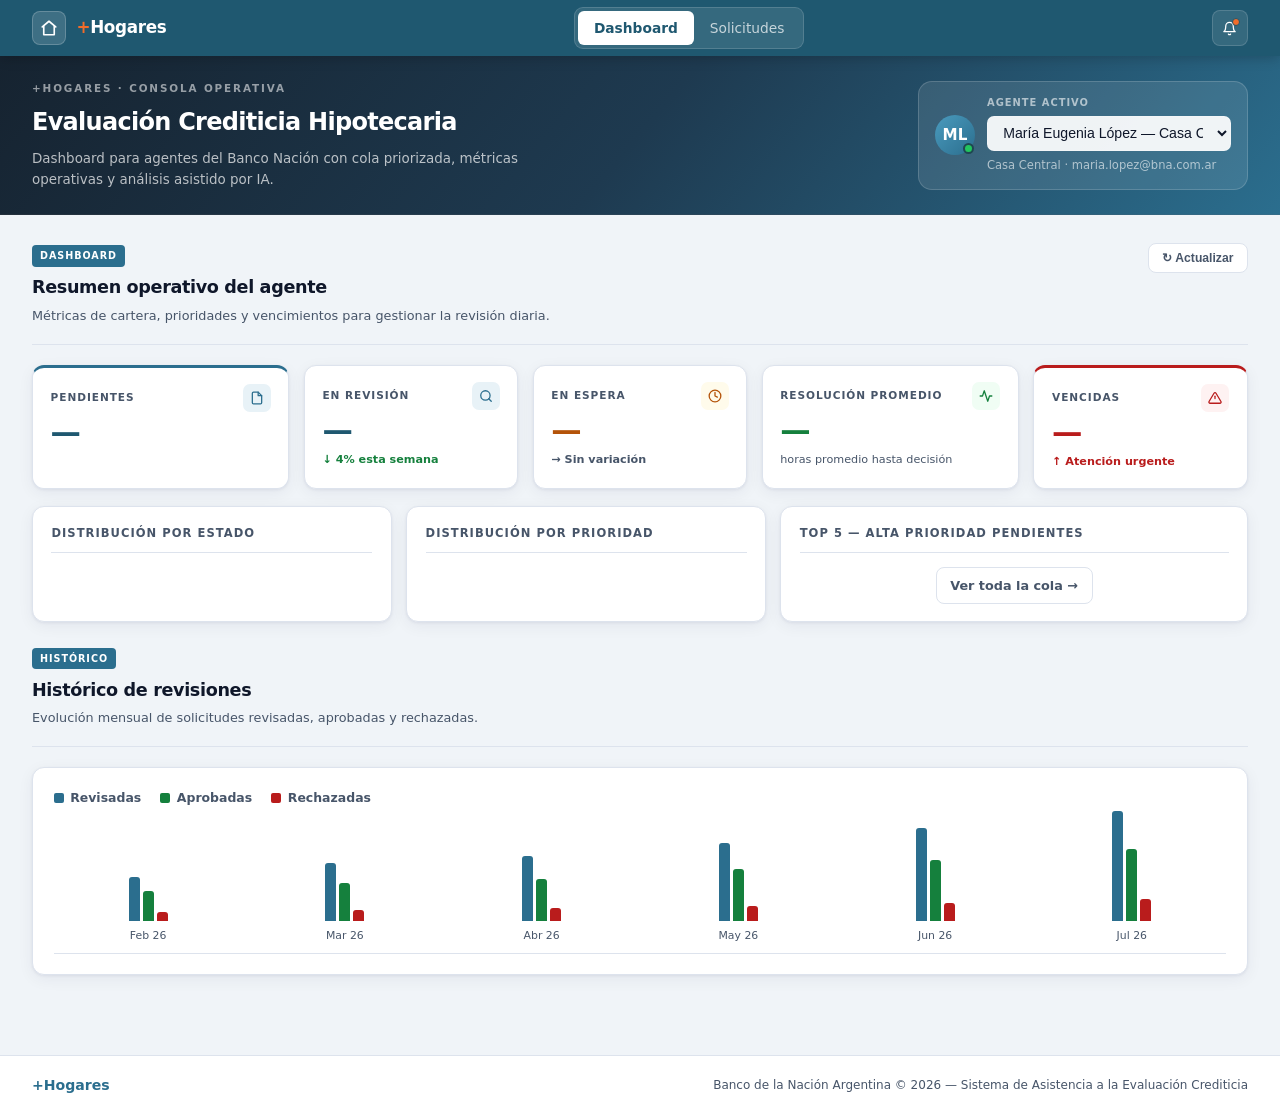
==== commit c30c70fc: "Revert "Revert "feat: dashboard dinámico por agente — KPIs, distribuciones y Top 5 cambian al cambia" ====
--- a/index.html
+++ b/index.html
@@ -39,14 +39,14 @@
       <p class="hero-tagline">Dashboard para agentes del Banco Nación con cola priorizada, métricas operativas y análisis asistido por IA.</p>
     </div>
     <div class="agent-card">
-      <div class="agent-avatar">ML<div class="agent-online"></div></div>
+      <div class="agent-avatar" id="agent-avatar">ML<div class="agent-online"></div></div>
       <div class="agent-info">
         <div class="agent-label">Agente activo</div>
-        <select class="agent-select">
-          <option>María Eugenia López — Casa Central</option>
-          <option>Juan Rodríguez — Sucursal Palermo</option>
+        <select class="agent-select" id="agent-select">
+          <option value="María Eugenia López">María Eugenia López — Casa Central</option>
+          <option value="Julián Andrés Pérez">Julián Andrés Pérez — Rosario Centro</option>
         </select>
-        <div class="agent-meta">Casa Central · maria.lopez@bna.com.ar</div>
+        <div class="agent-meta" id="agent-meta"></div>
       </div>
     </div>
   </div>
@@ -66,9 +66,9 @@
     </div>
 
     <!-- SLA BANNER -->
-    <div class="sla-banner">
+    <div class="sla-banner" id="sla-banner" style="display:none">
       <svg width="16" height="16" viewBox="0 0 24 24" fill="none" stroke="currentColor" stroke-width="2.5" stroke-linecap="round" stroke-linejoin="round" style="flex-shrink:0"><path d="M10.29 3.86L1.82 18a2 2 0 0 0 1.71 3h16.94a2 2 0 0 0 1.71-3L13.71 3.86a2 2 0 0 0-3.42 0z"/><line x1="12" y1="9" x2="12" y2="13"/><line x1="12" y1="17" x2="12.01" y2="17"/></svg>
-      <span><strong>3 solicitudes con SLA vencido</strong> — Revisá y resolví estos casos con urgencia. <a href="solicitudes.html?status=pendiente&sla=vencido" class="sla-link">Ver ahora →</a></span>
+      <span id="sla-banner-text"></span>
     </div>
 
     <!-- KPI GRID -->
@@ -80,8 +80,8 @@
             <svg width="14" height="14" viewBox="0 0 24 24" fill="none" stroke="#2b6e8e" stroke-width="2.2" stroke-linecap="round" stroke-linejoin="round"><path d="M14 2H6a2 2 0 0 0-2 2v16a2 2 0 0 0 2 2h12a2 2 0 0 0 2-2V8z"/><polyline points="14 2 14 8 20 8"/></svg>
           </div>
         </div>
-        <div class="kpi-value">450</div>
-        <div class="kpi-trend kpi-trend-up">↑ 12% vs semana anterior</div>
+        <div class="kpi-value" id="kpi-pendientes">—</div>
+        <div class="kpi-trend kpi-trend-up" id="kpi-pendientes-trend"></div>
       </div>
       <div class="kpi-card">
         <div class="kpi-top">
@@ -90,7 +90,7 @@
             <svg width="14" height="14" viewBox="0 0 24 24" fill="none" stroke="#2b6e8e" stroke-width="2.2" stroke-linecap="round" stroke-linejoin="round"><circle cx="11" cy="11" r="8"/><line x1="21" y1="21" x2="16.65" y2="16.65"/></svg>
           </div>
         </div>
-        <div class="kpi-value">167</div>
+        <div class="kpi-value" id="kpi-revision">—</div>
         <div class="kpi-trend kpi-trend-down">↓ 4% esta semana</div>
       </div>
       <div class="kpi-card">
@@ -100,7 +100,7 @@
             <svg width="14" height="14" viewBox="0 0 24 24" fill="none" stroke="#b45309" stroke-width="2.2" stroke-linecap="round" stroke-linejoin="round"><circle cx="12" cy="12" r="10"/><polyline points="12 6 12 12 16 14"/></svg>
           </div>
         </div>
-        <div class="kpi-value" style="color:#b45309">133</div>
+        <div class="kpi-value" id="kpi-espera" style="color:#b45309">—</div>
         <div class="kpi-trend kpi-trend-neutral">→ Sin variación</div>
       </div>
       <div class="kpi-card">
@@ -110,7 +110,7 @@
             <svg width="14" height="14" viewBox="0 0 24 24" fill="none" stroke="#15803d" stroke-width="2.2" stroke-linecap="round" stroke-linejoin="round"><polyline points="22 12 18 12 15 21 9 3 6 12 2 12"/></svg>
           </div>
         </div>
-        <div class="kpi-value" style="color:#15803d">33.7 h</div>
+        <div class="kpi-value" id="kpi-resolucion" style="color:#15803d">—</div>
         <div class="kpi-sub">horas promedio hasta decisión</div>
       </div>
       <div class="kpi-card kpi-card--danger">
@@ -120,7 +120,7 @@
             <svg width="14" height="14" viewBox="0 0 24 24" fill="none" stroke="#b91c1c" stroke-width="2.2" stroke-linecap="round" stroke-linejoin="round"><path d="M10.29 3.86L1.82 18a2 2 0 0 0 1.71 3h16.94a2 2 0 0 0 1.71-3L13.71 3.86a2 2 0 0 0-3.42 0z"/><line x1="12" y1="9" x2="12" y2="13"/></svg>
           </div>
         </div>
-        <div class="kpi-value">3</div>
+        <div class="kpi-value" id="kpi-vencidas">—</div>
         <div class="kpi-trend kpi-trend-up">↑ Atención urgente</div>
       </div>
     </div>
@@ -130,63 +130,19 @@
       <!-- Distribución estado -->
       <div class="dash-card">
         <div class="dash-card-title">Distribución por estado</div>
-        <div class="dist-item">
-          <div class="dist-top"><span class="dist-lbl">Pendiente</span><span class="dist-val">450</span></div>
-          <div class="dist-bar"><span class="dist-fill dist-fill-state" style="width:100%"></span></div>
-        </div>
-        <div class="dist-item">
-          <div class="dist-top"><span class="dist-lbl">En revisión</span><span class="dist-val">167</span></div>
-          <div class="dist-bar"><span class="dist-fill dist-fill-state" style="width:37%"></span></div>
-        </div>
-        <div class="dist-item">
-          <div class="dist-top"><span class="dist-lbl">En espera</span><span class="dist-val">133</span></div>
-          <div class="dist-bar"><span class="dist-fill dist-fill-state" style="width:30%"></span></div>
-        </div>
+        <div id="dist-estado"></div>
       </div>
 
       <!-- Distribución prioridad -->
       <div class="dash-card">
         <div class="dash-card-title">Distribución por prioridad</div>
-        <div class="dist-item">
-          <div class="dist-top"><span class="dist-lbl">Alta</span><span class="dist-val">181</span></div>
-          <div class="dist-bar"><span class="dist-fill dist-fill-prio" style="width:42%"></span></div>
-        </div>
-        <div class="dist-item">
-          <div class="dist-top"><span class="dist-lbl">Media</span><span class="dist-val">435</span></div>
-          <div class="dist-bar"><span class="dist-fill dist-fill-prio" style="width:100%"></span></div>
-        </div>
-        <div class="dist-item">
-          <div class="dist-top"><span class="dist-lbl">Baja</span><span class="dist-val">218</span></div>
-          <div class="dist-bar"><span class="dist-fill dist-fill-prio" style="width:50%"></span></div>
-        </div>
-        <div style="margin-top:.85rem">
-          <span class="chip chip-alta" style="font-size:.7rem">ALTA: 181 solicitudes</span>
-        </div>
+        <div id="dist-prioridad"></div>
       </div>
 
       <!-- Top 5 -->
       <div class="dash-card">
         <div class="dash-card-title">Top 5 — Alta prioridad pendientes</div>
-        <a href="detalle.html?id=REQ-00001" class="top-item">
-          <div class="top-item-main"><span class="top-item-name">Carlos Alberto Méndez</span><span class="top-item-meta">REQ-00001</span></div>
-          <div class="top-item-right"><span class="chip chip-alta">Alta</span><div class="score-mini"><span class="score-val">940</span><div class="score-bar"><span class="score-fill" style="width:94%"></span></div></div></div>
-        </a>
-        <a href="detalle.html?id=REQ-00002" class="top-item">
-          <div class="top-item-main"><span class="top-item-name">Luciana Paola Ferreyra</span><span class="top-item-meta">REQ-00002</span></div>
-          <div class="top-item-right"><span class="chip chip-alta">Alta</span><div class="score-mini"><span class="score-val">910</span><div class="score-bar"><span class="score-fill" style="width:91%"></span></div></div></div>
-        </a>
-        <a href="detalle.html?id=REQ-00003" class="top-item">
-          <div class="top-item-main"><span class="top-item-name">Roberto Carlos Sánchez</span><span class="top-item-meta">REQ-00003</span></div>
-          <div class="top-item-right"><span class="chip chip-alta">Alta</span><div class="score-mini"><span class="score-val">720</span><div class="score-bar"><span class="score-fill" style="width:72%;background:var(--amber)"></span></div></div></div>
-        </a>
-        <a href="detalle.html?id=REQ-00004" class="top-item">
-          <div class="top-item-main"><span class="top-item-name">Valentina Inés Torres</span><span class="top-item-meta">REQ-00004</span></div>
-          <div class="top-item-right"><span class="chip chip-alta">Alta</span><div class="score-mini"><span class="score-val">965</span><div class="score-bar"><span class="score-fill" style="width:96.5%"></span></div></div></div>
-        </a>
-        <a href="detalle.html?id=REQ-00005" class="top-item">
-          <div class="top-item-main"><span class="top-item-name">Martín Ezequiel Ibáñez</span><span class="top-item-meta">REQ-00005</span></div>
-          <div class="top-item-right"><span class="chip chip-alta">Alta</span><div class="score-mini"><span class="score-val">955</span><div class="score-bar"><span class="score-fill" style="width:95.5%"></span></div></div></div>
-        </a>
+        <div id="top5-list"></div>
         <div style="margin-top:.9rem;text-align:center">
           <a href="solicitudes.html" class="btn-ghost" style="font-size:.8rem">Ver toda la cola →</a>
         </div>
@@ -235,5 +191,116 @@
     <span class="footer-legal">Banco de la Nación Argentina © 2026 — Sistema de Asistencia a la Evaluación Crediticia</span>
   </div>
 </footer>
+
+<script>
+const AGENTS_INFO = {
+  'María Eugenia López': { initials: 'ML', sucursal: 'Casa Central', email: 'maria.lopez@bna.com.ar' },
+  'Julián Andrés Pérez': { initials: 'JP', sucursal: 'Rosario Centro', email: 'julian.perez@bna.com.ar' },
+};
+
+function renderDashboard(agentNombre) {
+  const lista = SOLICITUDES.filter(s => s.agente === agentNombre);
+  const total = lista.length;
+
+  // Simular distribución de estados (mock: 60% pendiente, 25% revisión, 15% espera)
+  const pendientes = Math.round(total * 0.60);
+  const revision   = Math.round(total * 0.25);
+  const espera     = total - pendientes - revision;
+  const vencidas   = lista.filter(s => s.sla_vencido).length;
+
+  // KPIs
+  document.getElementById('kpi-pendientes').textContent = pendientes;
+  document.getElementById('kpi-pendientes-trend').textContent = `↑ ${total} solicitudes en cartera`;
+  document.getElementById('kpi-revision').textContent = revision;
+  document.getElementById('kpi-espera').textContent = espera;
+  document.getElementById('kpi-vencidas').textContent = vencidas;
+  // Resolución promedio: basada en dias_cola promedio → convertir a horas
+  const avgHoras = lista.length
+    ? (lista.reduce((sum, s) => sum + parseInt(s.tiempo_cola), 0) / lista.length * 24).toFixed(1)
+    : '—';
+  document.getElementById('kpi-resolucion').textContent = avgHoras + ' h';
+
+  // SLA banner
+  const slaBanner = document.getElementById('sla-banner');
+  if (vencidas > 0) {
+    slaBanner.style.display = '';
+    document.getElementById('sla-banner-text').innerHTML =
+      `<strong>${vencidas} solicitud${vencidas > 1 ? 'es' : ''} con SLA vencido</strong> — Revisá y resolví ${vencidas > 1 ? 'estos casos' : 'este caso'} con urgencia. <a href="solicitudes.html" class="sla-link">Ver ahora →</a>`;
+  } else {
+    slaBanner.style.display = 'none';
+  }
+
+  // Distribución estado
+  const maxE = Math.max(pendientes, revision, espera) || 1;
+  document.getElementById('dist-estado').innerHTML = [
+    ['Pendiente',   pendientes, 'dist-fill-state'],
+    ['En revisión', revision,   'dist-fill-state'],
+    ['En espera',   espera,     'dist-fill-state'],
+  ].map(([lbl, val, cls]) => `
+    <div class="dist-item">
+      <div class="dist-top"><span class="dist-lbl">${lbl}</span><span class="dist-val">${val}</span></div>
+      <div class="dist-bar"><span class="dist-fill ${cls}" style="width:${Math.round(val/maxE*100)}%"></span></div>
+    </div>`).join('');
+
+  // Distribución prioridad
+  const alta  = lista.filter(s => s.prioridad === 'alta').length;
+  const media = lista.filter(s => s.prioridad === 'media').length;
+  const baja  = lista.filter(s => s.prioridad === 'baja').length;
+  const maxP  = Math.max(alta, media, baja) || 1;
+  document.getElementById('dist-prioridad').innerHTML = [
+    ['Alta',  alta,  'dist-fill-prio'],
+    ['Media', media, 'dist-fill-prio'],
+    ['Baja',  baja,  'dist-fill-prio'],
+  ].map(([lbl, val, cls]) => `
+    <div class="dist-item">
+      <div class="dist-top"><span class="dist-lbl">${lbl}</span><span class="dist-val">${val}</span></div>
+      <div class="dist-bar"><span class="dist-fill ${cls}" style="width:${Math.round(val/maxP*100)}%"></span></div>
+    </div>`).join('') +
+    `<div style="margin-top:.85rem"><span class="chip chip-alta" style="font-size:.7rem">ALTA: ${alta} solicitudes</span></div>`;
+
+  // Top 5 — alta prioridad, ordenado por score descendente
+  const top5 = lista
+    .filter(s => s.prioridad === 'alta')
+    .sort((a, b) => b.bcra.score - a.bcra.score)
+    .slice(0, 5);
+  document.getElementById('top5-list').innerHTML = top5.map(s => {
+    const scoreColor = s.bcra.score >= 800 ? 'var(--blue)' : 'var(--amber)';
+    return `<a href="detalle.html?id=${s.id}" class="top-item">
+      <div class="top-item-main">
+        <span class="top-item-name">${s.renaper.nombre}</span>
+        <span class="top-item-meta">${s.id}</span>
+      </div>
+      <div class="top-item-right">
+        <span class="chip chip-alta">Alta</span>
+        <div class="score-mini">
+          <span class="score-val">${s.bcra.score}</span>
+          <div class="score-bar"><span class="score-fill" style="width:${s.bcra.score/10}%;background:${scoreColor}"></span></div>
+        </div>
+      </div>
+    </a>`;
+  }).join('');
+}
+
+function applyAgent(nombre) {
+  localStorage.setItem('activeAgent', nombre);
+  const info = AGENTS_INFO[nombre];
+  const dot = document.querySelector('.agent-online');
+  document.getElementById('agent-avatar').innerHTML = info.initials;
+  document.getElementById('agent-avatar').appendChild(dot);
+  document.getElementById('agent-meta').textContent = `${info.sucursal} · ${info.email}`;
+  renderDashboard(nombre);
+}
+
+const sel = document.getElementById('agent-select');
+const saved = localStorage.getItem('activeAgent');
+if (saved && AGENTS_INFO[saved]) {
+  sel.value = saved;
+}
+applyAgent(sel.value);
+
+sel.addEventListener('change', function() {
+  applyAgent(this.value);
+});
+</script>
 </body>
 </html>
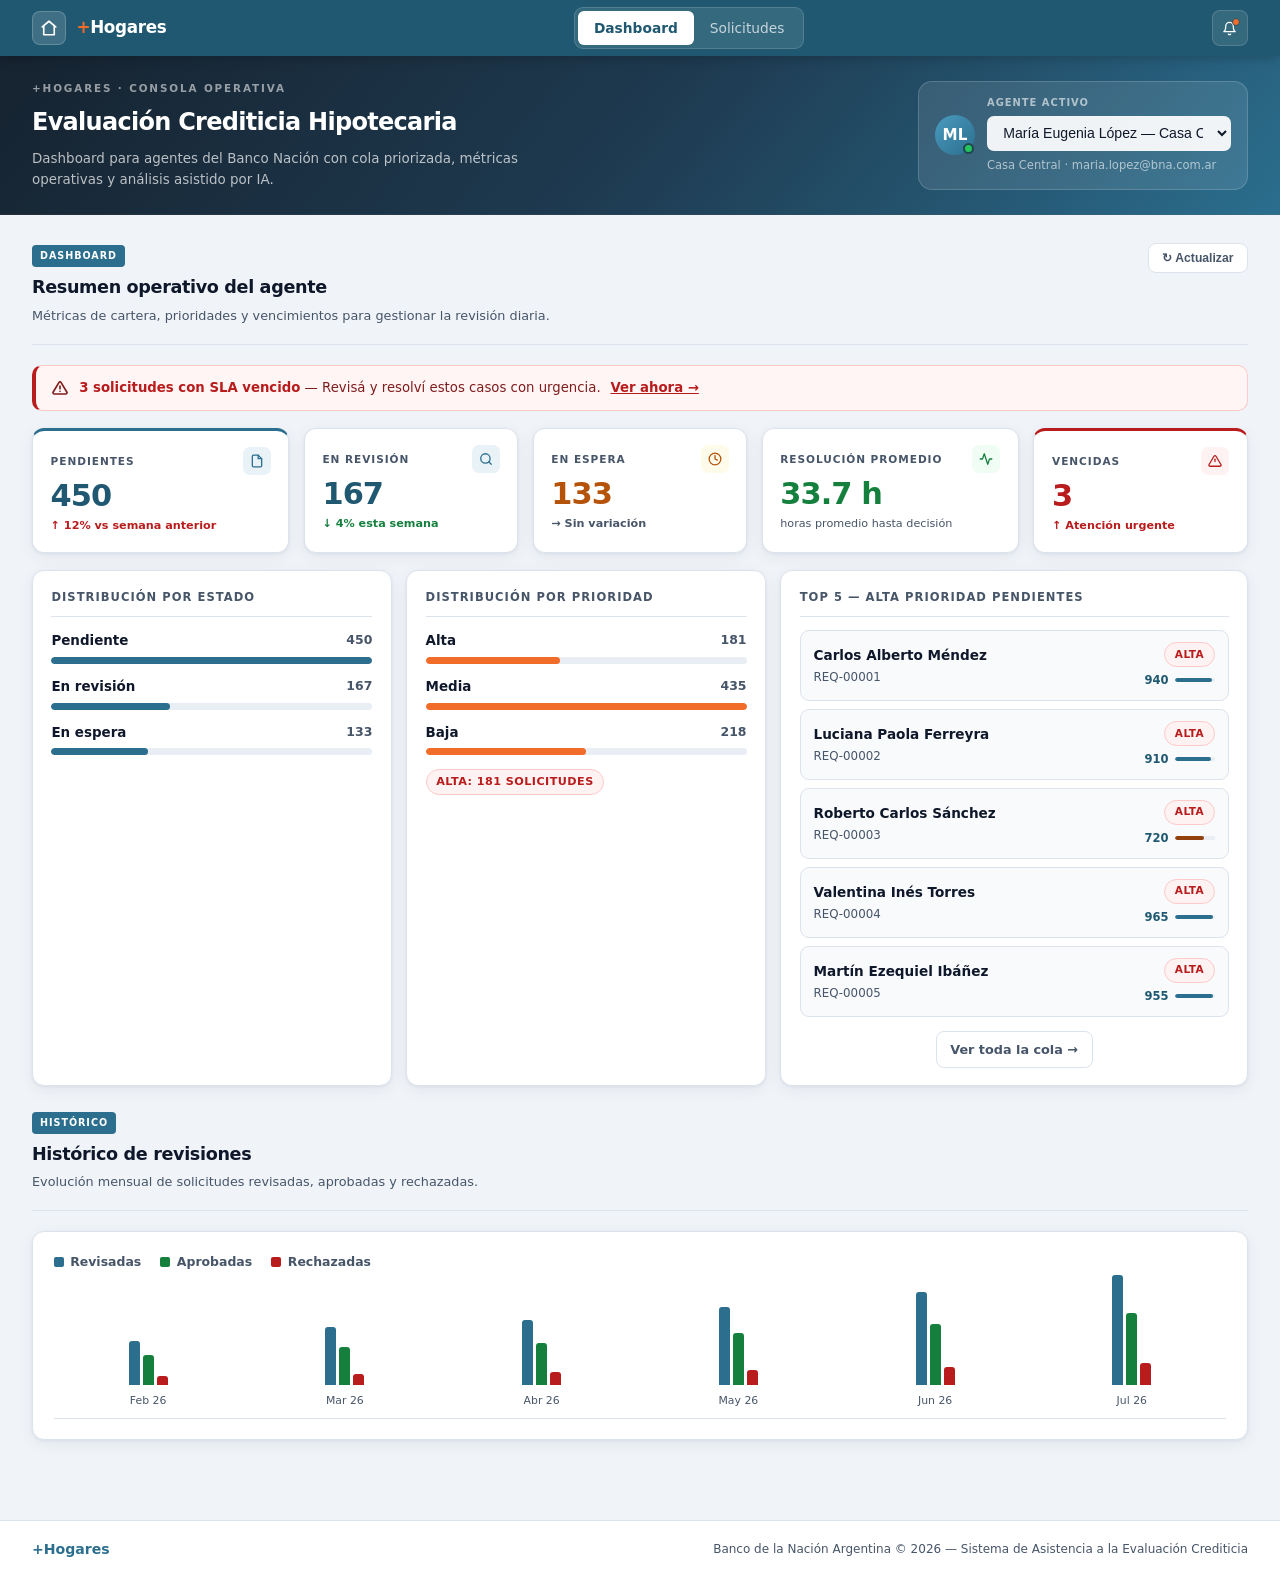
==== commit cf49bde4: "Revert "feat: dashboard dinámico por agente — KPIs, distribuciones y Top 5 desde mock" This reverts " ====
--- a/index.html
+++ b/index.html
@@ -66,9 +66,9 @@
     </div>
 
     <!-- SLA BANNER -->
-    <div class="sla-banner" id="sla-banner" style="display:none">
+    <div class="sla-banner">
       <svg width="16" height="16" viewBox="0 0 24 24" fill="none" stroke="currentColor" stroke-width="2.5" stroke-linecap="round" stroke-linejoin="round" style="flex-shrink:0"><path d="M10.29 3.86L1.82 18a2 2 0 0 0 1.71 3h16.94a2 2 0 0 0 1.71-3L13.71 3.86a2 2 0 0 0-3.42 0z"/><line x1="12" y1="9" x2="12" y2="13"/><line x1="12" y1="17" x2="12.01" y2="17"/></svg>
-      <span id="sla-banner-text"></span>
+      <span><strong>3 solicitudes con SLA vencido</strong> — Revisá y resolví estos casos con urgencia. <a href="solicitudes.html?status=pendiente&sla=vencido" class="sla-link">Ver ahora →</a></span>
     </div>
 
     <!-- KPI GRID -->
@@ -80,8 +80,8 @@
             <svg width="14" height="14" viewBox="0 0 24 24" fill="none" stroke="#2b6e8e" stroke-width="2.2" stroke-linecap="round" stroke-linejoin="round"><path d="M14 2H6a2 2 0 0 0-2 2v16a2 2 0 0 0 2 2h12a2 2 0 0 0 2-2V8z"/><polyline points="14 2 14 8 20 8"/></svg>
           </div>
         </div>
-        <div class="kpi-value" id="kpi-pendientes">—</div>
-        <div class="kpi-trend kpi-trend-up" id="kpi-pendientes-trend"></div>
+        <div class="kpi-value">450</div>
+        <div class="kpi-trend kpi-trend-up">↑ 12% vs semana anterior</div>
       </div>
       <div class="kpi-card">
         <div class="kpi-top">
@@ -90,7 +90,7 @@
             <svg width="14" height="14" viewBox="0 0 24 24" fill="none" stroke="#2b6e8e" stroke-width="2.2" stroke-linecap="round" stroke-linejoin="round"><circle cx="11" cy="11" r="8"/><line x1="21" y1="21" x2="16.65" y2="16.65"/></svg>
           </div>
         </div>
-        <div class="kpi-value" id="kpi-revision">—</div>
+        <div class="kpi-value">167</div>
         <div class="kpi-trend kpi-trend-down">↓ 4% esta semana</div>
       </div>
       <div class="kpi-card">
@@ -100,7 +100,7 @@
             <svg width="14" height="14" viewBox="0 0 24 24" fill="none" stroke="#b45309" stroke-width="2.2" stroke-linecap="round" stroke-linejoin="round"><circle cx="12" cy="12" r="10"/><polyline points="12 6 12 12 16 14"/></svg>
           </div>
         </div>
-        <div class="kpi-value" id="kpi-espera" style="color:#b45309">—</div>
+        <div class="kpi-value" style="color:#b45309">133</div>
         <div class="kpi-trend kpi-trend-neutral">→ Sin variación</div>
       </div>
       <div class="kpi-card">
@@ -110,7 +110,7 @@
             <svg width="14" height="14" viewBox="0 0 24 24" fill="none" stroke="#15803d" stroke-width="2.2" stroke-linecap="round" stroke-linejoin="round"><polyline points="22 12 18 12 15 21 9 3 6 12 2 12"/></svg>
           </div>
         </div>
-        <div class="kpi-value" id="kpi-resolucion" style="color:#15803d">—</div>
+        <div class="kpi-value" style="color:#15803d">33.7 h</div>
         <div class="kpi-sub">horas promedio hasta decisión</div>
       </div>
       <div class="kpi-card kpi-card--danger">
@@ -120,7 +120,7 @@
             <svg width="14" height="14" viewBox="0 0 24 24" fill="none" stroke="#b91c1c" stroke-width="2.2" stroke-linecap="round" stroke-linejoin="round"><path d="M10.29 3.86L1.82 18a2 2 0 0 0 1.71 3h16.94a2 2 0 0 0 1.71-3L13.71 3.86a2 2 0 0 0-3.42 0z"/><line x1="12" y1="9" x2="12" y2="13"/></svg>
           </div>
         </div>
-        <div class="kpi-value" id="kpi-vencidas">—</div>
+        <div class="kpi-value">3</div>
         <div class="kpi-trend kpi-trend-up">↑ Atención urgente</div>
       </div>
     </div>
@@ -130,19 +130,63 @@
       <!-- Distribución estado -->
       <div class="dash-card">
         <div class="dash-card-title">Distribución por estado</div>
-        <div id="dist-estado"></div>
+        <div class="dist-item">
+          <div class="dist-top"><span class="dist-lbl">Pendiente</span><span class="dist-val">450</span></div>
+          <div class="dist-bar"><span class="dist-fill dist-fill-state" style="width:100%"></span></div>
+        </div>
+        <div class="dist-item">
+          <div class="dist-top"><span class="dist-lbl">En revisión</span><span class="dist-val">167</span></div>
+          <div class="dist-bar"><span class="dist-fill dist-fill-state" style="width:37%"></span></div>
+        </div>
+        <div class="dist-item">
+          <div class="dist-top"><span class="dist-lbl">En espera</span><span class="dist-val">133</span></div>
+          <div class="dist-bar"><span class="dist-fill dist-fill-state" style="width:30%"></span></div>
+        </div>
       </div>
 
       <!-- Distribución prioridad -->
       <div class="dash-card">
         <div class="dash-card-title">Distribución por prioridad</div>
-        <div id="dist-prioridad"></div>
+        <div class="dist-item">
+          <div class="dist-top"><span class="dist-lbl">Alta</span><span class="dist-val">181</span></div>
+          <div class="dist-bar"><span class="dist-fill dist-fill-prio" style="width:42%"></span></div>
+        </div>
+        <div class="dist-item">
+          <div class="dist-top"><span class="dist-lbl">Media</span><span class="dist-val">435</span></div>
+          <div class="dist-bar"><span class="dist-fill dist-fill-prio" style="width:100%"></span></div>
+        </div>
+        <div class="dist-item">
+          <div class="dist-top"><span class="dist-lbl">Baja</span><span class="dist-val">218</span></div>
+          <div class="dist-bar"><span class="dist-fill dist-fill-prio" style="width:50%"></span></div>
+        </div>
+        <div style="margin-top:.85rem">
+          <span class="chip chip-alta" style="font-size:.7rem">ALTA: 181 solicitudes</span>
+        </div>
       </div>
 
       <!-- Top 5 -->
       <div class="dash-card">
         <div class="dash-card-title">Top 5 — Alta prioridad pendientes</div>
-        <div id="top5-list"></div>
+        <a href="detalle.html?id=REQ-00001" class="top-item">
+          <div class="top-item-main"><span class="top-item-name">Carlos Alberto Méndez</span><span class="top-item-meta">REQ-00001</span></div>
+          <div class="top-item-right"><span class="chip chip-alta">Alta</span><div class="score-mini"><span class="score-val">940</span><div class="score-bar"><span class="score-fill" style="width:94%"></span></div></div></div>
+        </a>
+        <a href="detalle.html?id=REQ-00002" class="top-item">
+          <div class="top-item-main"><span class="top-item-name">Luciana Paola Ferreyra</span><span class="top-item-meta">REQ-00002</span></div>
+          <div class="top-item-right"><span class="chip chip-alta">Alta</span><div class="score-mini"><span class="score-val">910</span><div class="score-bar"><span class="score-fill" style="width:91%"></span></div></div></div>
+        </a>
+        <a href="detalle.html?id=REQ-00003" class="top-item">
+          <div class="top-item-main"><span class="top-item-name">Roberto Carlos Sánchez</span><span class="top-item-meta">REQ-00003</span></div>
+          <div class="top-item-right"><span class="chip chip-alta">Alta</span><div class="score-mini"><span class="score-val">720</span><div class="score-bar"><span class="score-fill" style="width:72%;background:var(--amber)"></span></div></div></div>
+        </a>
+        <a href="detalle.html?id=REQ-00004" class="top-item">
+          <div class="top-item-main"><span class="top-item-name">Valentina Inés Torres</span><span class="top-item-meta">REQ-00004</span></div>
+          <div class="top-item-right"><span class="chip chip-alta">Alta</span><div class="score-mini"><span class="score-val">965</span><div class="score-bar"><span class="score-fill" style="width:96.5%"></span></div></div></div>
+        </a>
+        <a href="detalle.html?id=REQ-00005" class="top-item">
+          <div class="top-item-main"><span class="top-item-name">Martín Ezequiel Ibáñez</span><span class="top-item-meta">REQ-00005</span></div>
+          <div class="top-item-right"><span class="chip chip-alta">Alta</span><div class="score-mini"><span class="score-val">955</span><div class="score-bar"><span class="score-fill" style="width:95.5%"></span></div></div></div>
+        </a>
         <div style="margin-top:.9rem;text-align:center">
           <a href="solicitudes.html" class="btn-ghost" style="font-size:.8rem">Ver toda la cola →</a>
         </div>
@@ -198,100 +242,18 @@
   'Julián Andrés Pérez': { initials: 'JP', sucursal: 'Rosario Centro', email: 'julian.perez@bna.com.ar' },
 };
 
-function renderDashboard(agentNombre) {
-  const lista = SOLICITUDES.filter(s => s.agente === agentNombre);
-  const total = lista.length;
-
-  // Simular distribución de estados (mock: 60% pendiente, 25% revisión, 15% espera)
-  const pendientes = Math.round(total * 0.60);
-  const revision   = Math.round(total * 0.25);
-  const espera     = total - pendientes - revision;
-  const vencidas   = lista.filter(s => s.sla_vencido).length;
-
-  // KPIs
-  document.getElementById('kpi-pendientes').textContent = pendientes;
-  document.getElementById('kpi-pendientes-trend').textContent = `↑ ${total} solicitudes en cartera`;
-  document.getElementById('kpi-revision').textContent = revision;
-  document.getElementById('kpi-espera').textContent = espera;
-  document.getElementById('kpi-vencidas').textContent = vencidas;
-  // Resolución promedio: basada en dias_cola promedio → convertir a horas
-  const avgHoras = lista.length
-    ? (lista.reduce((sum, s) => sum + parseInt(s.tiempo_cola), 0) / lista.length * 24).toFixed(1)
-    : '—';
-  document.getElementById('kpi-resolucion').textContent = avgHoras + ' h';
-
-  // SLA banner
-  const slaBanner = document.getElementById('sla-banner');
-  if (vencidas > 0) {
-    slaBanner.style.display = '';
-    document.getElementById('sla-banner-text').innerHTML =
-      `<strong>${vencidas} solicitud${vencidas > 1 ? 'es' : ''} con SLA vencido</strong> — Revisá y resolví ${vencidas > 1 ? 'estos casos' : 'este caso'} con urgencia. <a href="solicitudes.html" class="sla-link">Ver ahora →</a>`;
-  } else {
-    slaBanner.style.display = 'none';
-  }
-
-  // Distribución estado
-  const maxE = Math.max(pendientes, revision, espera) || 1;
-  document.getElementById('dist-estado').innerHTML = [
-    ['Pendiente',   pendientes, 'dist-fill-state'],
-    ['En revisión', revision,   'dist-fill-state'],
-    ['En espera',   espera,     'dist-fill-state'],
-  ].map(([lbl, val, cls]) => `
-    <div class="dist-item">
-      <div class="dist-top"><span class="dist-lbl">${lbl}</span><span class="dist-val">${val}</span></div>
-      <div class="dist-bar"><span class="dist-fill ${cls}" style="width:${Math.round(val/maxE*100)}%"></span></div>
-    </div>`).join('');
-
-  // Distribución prioridad
-  const alta  = lista.filter(s => s.prioridad === 'alta').length;
-  const media = lista.filter(s => s.prioridad === 'media').length;
-  const baja  = lista.filter(s => s.prioridad === 'baja').length;
-  const maxP  = Math.max(alta, media, baja) || 1;
-  document.getElementById('dist-prioridad').innerHTML = [
-    ['Alta',  alta,  'dist-fill-prio'],
-    ['Media', media, 'dist-fill-prio'],
-    ['Baja',  baja,  'dist-fill-prio'],
-  ].map(([lbl, val, cls]) => `
-    <div class="dist-item">
-      <div class="dist-top"><span class="dist-lbl">${lbl}</span><span class="dist-val">${val}</span></div>
-      <div class="dist-bar"><span class="dist-fill ${cls}" style="width:${Math.round(val/maxP*100)}%"></span></div>
-    </div>`).join('') +
-    `<div style="margin-top:.85rem"><span class="chip chip-alta" style="font-size:.7rem">ALTA: ${alta} solicitudes</span></div>`;
-
-  // Top 5 — alta prioridad, ordenado por score descendente
-  const top5 = lista
-    .filter(s => s.prioridad === 'alta')
-    .sort((a, b) => b.bcra.score - a.bcra.score)
-    .slice(0, 5);
-  document.getElementById('top5-list').innerHTML = top5.map(s => {
-    const scoreColor = s.bcra.score >= 800 ? 'var(--blue)' : 'var(--amber)';
-    return `<a href="detalle.html?id=${s.id}" class="top-item">
-      <div class="top-item-main">
-        <span class="top-item-name">${s.renaper.nombre}</span>
-        <span class="top-item-meta">${s.id}</span>
-      </div>
-      <div class="top-item-right">
-        <span class="chip chip-alta">Alta</span>
-        <div class="score-mini">
-          <span class="score-val">${s.bcra.score}</span>
-          <div class="score-bar"><span class="score-fill" style="width:${s.bcra.score/10}%;background:${scoreColor}"></span></div>
-        </div>
-      </div>
-    </a>`;
-  }).join('');
-}
-
 function applyAgent(nombre) {
   localStorage.setItem('activeAgent', nombre);
   const info = AGENTS_INFO[nombre];
+  // Avatar: solo las iniciales sin el dot (mantener el dot dentro)
   const dot = document.querySelector('.agent-online');
   document.getElementById('agent-avatar').innerHTML = info.initials;
   document.getElementById('agent-avatar').appendChild(dot);
   document.getElementById('agent-meta').textContent = `${info.sucursal} · ${info.email}`;
-  renderDashboard(nombre);
 }
 
 const sel = document.getElementById('agent-select');
+// Restaurar selección guardada
 const saved = localStorage.getItem('activeAgent');
 if (saved && AGENTS_INFO[saved]) {
   sel.value = saved;
@@ -300,6 +262,8 @@
 
 sel.addEventListener('change', function() {
   applyAgent(this.value);
+  // Recargar para reflejar el cambio en los KPIs del dashboard
+  window.location.reload();
 });
 </script>
 </body>
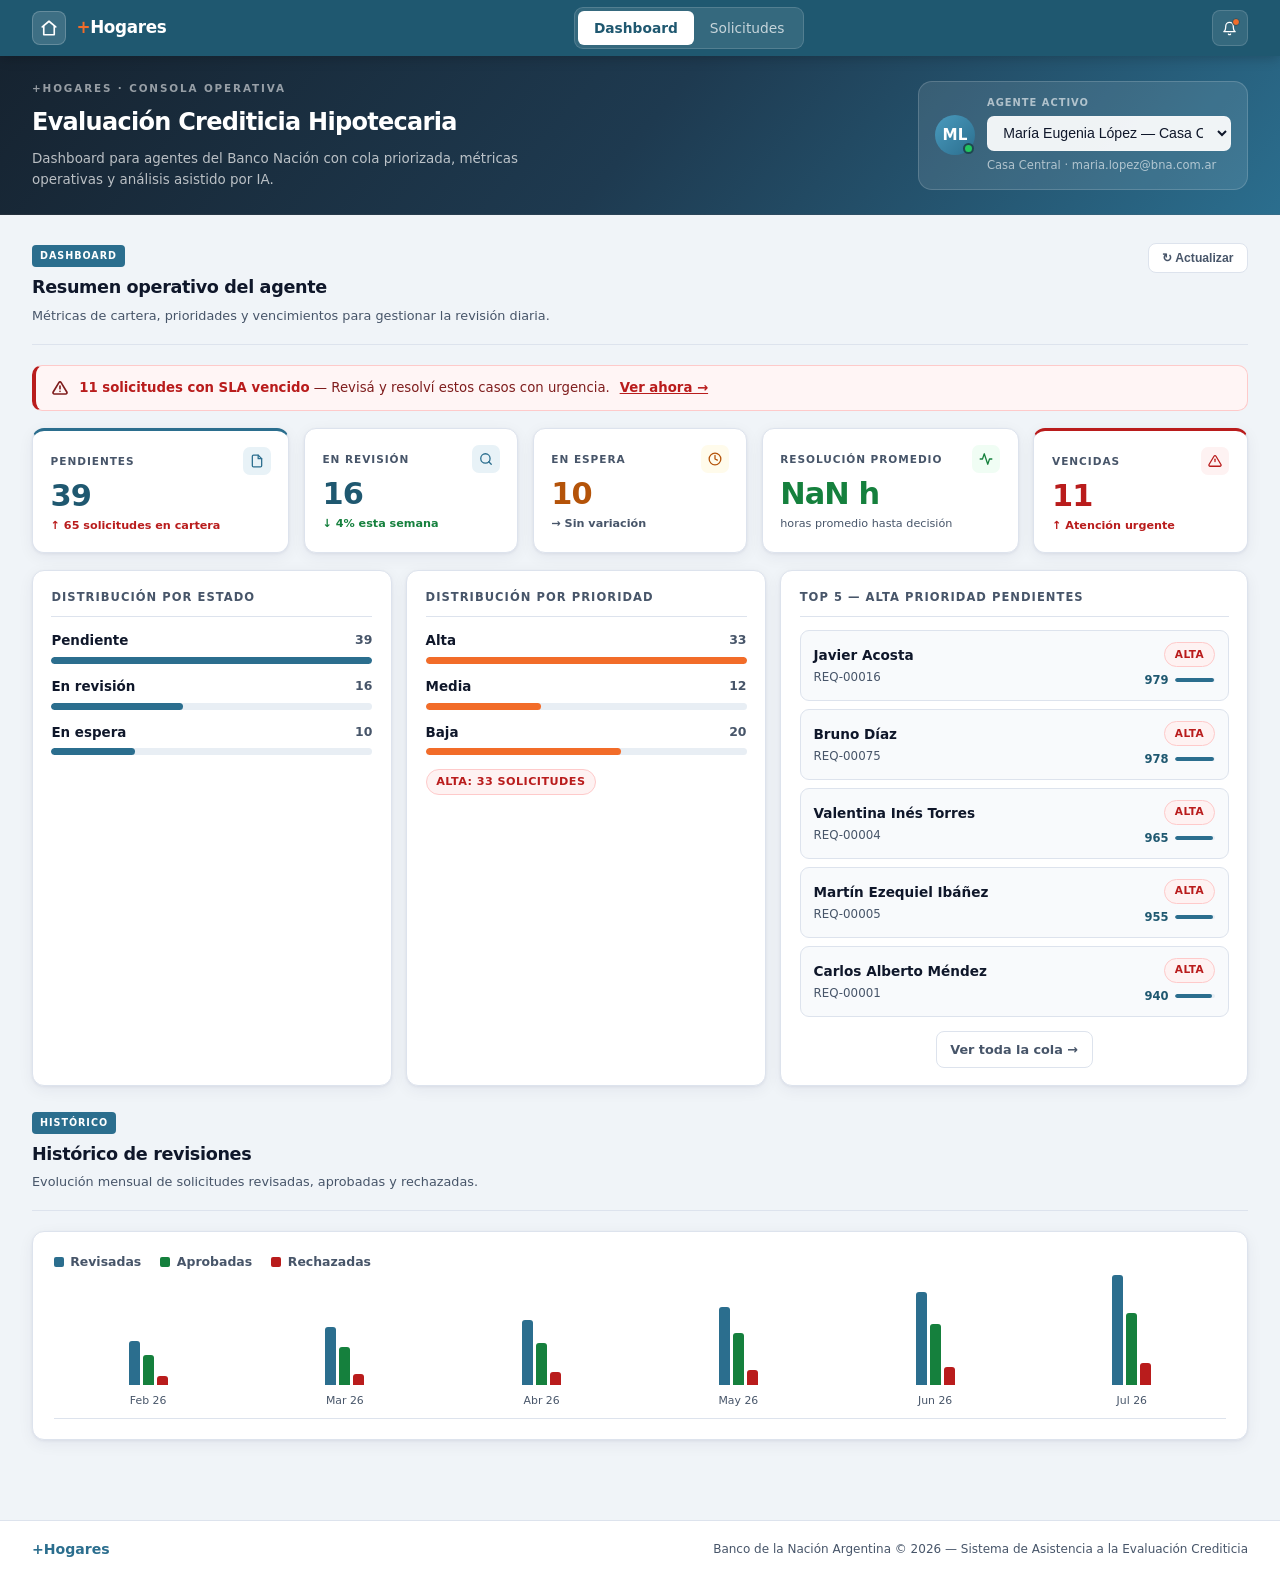
==== commit ef34e89b: "Revert "fix: dashboard y tabla de solicitudes usan la misma lógica de estado — consistencia total" T" ====
--- a/index.html
+++ b/index.html
@@ -5,6 +5,7 @@
 <meta name="viewport" content="width=device-width, initial-scale=1.0">
 <title>+Hogares — Dashboard</title>
 <link rel="stylesheet" href="shared.css">
+<script src="mock-data.js"></script>
 </head>
 <body>
 
@@ -66,9 +67,9 @@
     </div>
 
     <!-- SLA BANNER -->
-    <div class="sla-banner">
+    <div class="sla-banner" id="sla-banner" style="display:none">
       <svg width="16" height="16" viewBox="0 0 24 24" fill="none" stroke="currentColor" stroke-width="2.5" stroke-linecap="round" stroke-linejoin="round" style="flex-shrink:0"><path d="M10.29 3.86L1.82 18a2 2 0 0 0 1.71 3h16.94a2 2 0 0 0 1.71-3L13.71 3.86a2 2 0 0 0-3.42 0z"/><line x1="12" y1="9" x2="12" y2="13"/><line x1="12" y1="17" x2="12.01" y2="17"/></svg>
-      <span><strong>3 solicitudes con SLA vencido</strong> — Revisá y resolví estos casos con urgencia. <a href="solicitudes.html?status=pendiente&sla=vencido" class="sla-link">Ver ahora →</a></span>
+      <span id="sla-banner-text"></span>
     </div>
 
     <!-- KPI GRID -->
@@ -80,8 +81,8 @@
             <svg width="14" height="14" viewBox="0 0 24 24" fill="none" stroke="#2b6e8e" stroke-width="2.2" stroke-linecap="round" stroke-linejoin="round"><path d="M14 2H6a2 2 0 0 0-2 2v16a2 2 0 0 0 2 2h12a2 2 0 0 0 2-2V8z"/><polyline points="14 2 14 8 20 8"/></svg>
           </div>
         </div>
-        <div class="kpi-value">450</div>
-        <div class="kpi-trend kpi-trend-up">↑ 12% vs semana anterior</div>
+        <div class="kpi-value" id="kpi-pendientes">—</div>
+        <div class="kpi-trend kpi-trend-up" id="kpi-pendientes-sub"></div>
       </div>
       <div class="kpi-card">
         <div class="kpi-top">
@@ -90,7 +91,7 @@
             <svg width="14" height="14" viewBox="0 0 24 24" fill="none" stroke="#2b6e8e" stroke-width="2.2" stroke-linecap="round" stroke-linejoin="round"><circle cx="11" cy="11" r="8"/><line x1="21" y1="21" x2="16.65" y2="16.65"/></svg>
           </div>
         </div>
-        <div class="kpi-value">167</div>
+        <div class="kpi-value" id="kpi-revision">—</div>
         <div class="kpi-trend kpi-trend-down">↓ 4% esta semana</div>
       </div>
       <div class="kpi-card">
@@ -100,7 +101,7 @@
             <svg width="14" height="14" viewBox="0 0 24 24" fill="none" stroke="#b45309" stroke-width="2.2" stroke-linecap="round" stroke-linejoin="round"><circle cx="12" cy="12" r="10"/><polyline points="12 6 12 12 16 14"/></svg>
           </div>
         </div>
-        <div class="kpi-value" style="color:#b45309">133</div>
+        <div class="kpi-value" id="kpi-espera" style="color:#b45309">—</div>
         <div class="kpi-trend kpi-trend-neutral">→ Sin variación</div>
       </div>
       <div class="kpi-card">
@@ -110,7 +111,7 @@
             <svg width="14" height="14" viewBox="0 0 24 24" fill="none" stroke="#15803d" stroke-width="2.2" stroke-linecap="round" stroke-linejoin="round"><polyline points="22 12 18 12 15 21 9 3 6 12 2 12"/></svg>
           </div>
         </div>
-        <div class="kpi-value" style="color:#15803d">33.7 h</div>
+        <div class="kpi-value" id="kpi-resolucion" style="color:#15803d">—</div>
         <div class="kpi-sub">horas promedio hasta decisión</div>
       </div>
       <div class="kpi-card kpi-card--danger">
@@ -120,73 +121,24 @@
             <svg width="14" height="14" viewBox="0 0 24 24" fill="none" stroke="#b91c1c" stroke-width="2.2" stroke-linecap="round" stroke-linejoin="round"><path d="M10.29 3.86L1.82 18a2 2 0 0 0 1.71 3h16.94a2 2 0 0 0 1.71-3L13.71 3.86a2 2 0 0 0-3.42 0z"/><line x1="12" y1="9" x2="12" y2="13"/></svg>
           </div>
         </div>
-        <div class="kpi-value">3</div>
+        <div class="kpi-value" id="kpi-vencidas">—</div>
         <div class="kpi-trend kpi-trend-up">↑ Atención urgente</div>
       </div>
     </div>
 
     <!-- DASH GRID -->
     <div class="dash-grid">
-      <!-- Distribución estado -->
       <div class="dash-card">
         <div class="dash-card-title">Distribución por estado</div>
-        <div class="dist-item">
-          <div class="dist-top"><span class="dist-lbl">Pendiente</span><span class="dist-val">450</span></div>
-          <div class="dist-bar"><span class="dist-fill dist-fill-state" style="width:100%"></span></div>
-        </div>
-        <div class="dist-item">
-          <div class="dist-top"><span class="dist-lbl">En revisión</span><span class="dist-val">167</span></div>
-          <div class="dist-bar"><span class="dist-fill dist-fill-state" style="width:37%"></span></div>
-        </div>
-        <div class="dist-item">
-          <div class="dist-top"><span class="dist-lbl">En espera</span><span class="dist-val">133</span></div>
-          <div class="dist-bar"><span class="dist-fill dist-fill-state" style="width:30%"></span></div>
-        </div>
-      </div>
-
-      <!-- Distribución prioridad -->
+        <div id="dist-estado"></div>
+      </div>
       <div class="dash-card">
         <div class="dash-card-title">Distribución por prioridad</div>
-        <div class="dist-item">
-          <div class="dist-top"><span class="dist-lbl">Alta</span><span class="dist-val">181</span></div>
-          <div class="dist-bar"><span class="dist-fill dist-fill-prio" style="width:42%"></span></div>
-        </div>
-        <div class="dist-item">
-          <div class="dist-top"><span class="dist-lbl">Media</span><span class="dist-val">435</span></div>
-          <div class="dist-bar"><span class="dist-fill dist-fill-prio" style="width:100%"></span></div>
-        </div>
-        <div class="dist-item">
-          <div class="dist-top"><span class="dist-lbl">Baja</span><span class="dist-val">218</span></div>
-          <div class="dist-bar"><span class="dist-fill dist-fill-prio" style="width:50%"></span></div>
-        </div>
-        <div style="margin-top:.85rem">
-          <span class="chip chip-alta" style="font-size:.7rem">ALTA: 181 solicitudes</span>
-        </div>
-      </div>
-
-      <!-- Top 5 -->
+        <div id="dist-prioridad"></div>
+      </div>
       <div class="dash-card">
         <div class="dash-card-title">Top 5 — Alta prioridad pendientes</div>
-        <a href="detalle.html?id=REQ-00001" class="top-item">
-          <div class="top-item-main"><span class="top-item-name">Carlos Alberto Méndez</span><span class="top-item-meta">REQ-00001</span></div>
-          <div class="top-item-right"><span class="chip chip-alta">Alta</span><div class="score-mini"><span class="score-val">940</span><div class="score-bar"><span class="score-fill" style="width:94%"></span></div></div></div>
-        </a>
-        <a href="detalle.html?id=REQ-00002" class="top-item">
-          <div class="top-item-main"><span class="top-item-name">Luciana Paola Ferreyra</span><span class="top-item-meta">REQ-00002</span></div>
-          <div class="top-item-right"><span class="chip chip-alta">Alta</span><div class="score-mini"><span class="score-val">910</span><div class="score-bar"><span class="score-fill" style="width:91%"></span></div></div></div>
-        </a>
-        <a href="detalle.html?id=REQ-00003" class="top-item">
-          <div class="top-item-main"><span class="top-item-name">Roberto Carlos Sánchez</span><span class="top-item-meta">REQ-00003</span></div>
-          <div class="top-item-right"><span class="chip chip-alta">Alta</span><div class="score-mini"><span class="score-val">720</span><div class="score-bar"><span class="score-fill" style="width:72%;background:var(--amber)"></span></div></div></div>
-        </a>
-        <a href="detalle.html?id=REQ-00004" class="top-item">
-          <div class="top-item-main"><span class="top-item-name">Valentina Inés Torres</span><span class="top-item-meta">REQ-00004</span></div>
-          <div class="top-item-right"><span class="chip chip-alta">Alta</span><div class="score-mini"><span class="score-val">965</span><div class="score-bar"><span class="score-fill" style="width:96.5%"></span></div></div></div>
-        </a>
-        <a href="detalle.html?id=REQ-00005" class="top-item">
-          <div class="top-item-main"><span class="top-item-name">Martín Ezequiel Ibáñez</span><span class="top-item-meta">REQ-00005</span></div>
-          <div class="top-item-right"><span class="chip chip-alta">Alta</span><div class="score-mini"><span class="score-val">955</span><div class="score-bar"><span class="score-fill" style="width:95.5%"></span></div></div></div>
-        </a>
+        <div id="top5-list"></div>
         <div style="margin-top:.9rem;text-align:center">
           <a href="solicitudes.html" class="btn-ghost" style="font-size:.8rem">Ver toda la cola →</a>
         </div>
@@ -242,29 +194,91 @@
   'Julián Andrés Pérez': { initials: 'JP', sucursal: 'Rosario Centro', email: 'julian.perez@bna.com.ar' },
 };
 
+function renderDashboard(agente) {
+  const lista = SOLICITUDES.filter(s => s.agente === agente);
+  const total  = lista.length;
+  const pendientes = Math.round(total * 0.60);
+  const revision   = Math.round(total * 0.25);
+  const espera     = total - pendientes - revision;
+  const vencidas   = lista.filter(s => s.sla_vencido).length;
+  const avgDias    = total ? lista.reduce((acc, s) => acc + parseInt(s.tiempo_cola), 0) / total : 0;
+  const avgHoras   = (avgDias * 24).toFixed(1);
+
+  // KPIs
+  document.getElementById('kpi-pendientes').textContent = pendientes;
+  document.getElementById('kpi-pendientes-sub').textContent = `↑ ${total} solicitudes en cartera`;
+  document.getElementById('kpi-revision').textContent = revision;
+  document.getElementById('kpi-espera').textContent = espera;
+  document.getElementById('kpi-resolucion').textContent = avgHoras + ' h';
+  document.getElementById('kpi-vencidas').textContent = vencidas;
+
+  // SLA banner
+  const banner = document.getElementById('sla-banner');
+  if (vencidas > 0) {
+    banner.style.display = '';
+    document.getElementById('sla-banner-text').innerHTML =
+      `<strong>${vencidas} solicitud${vencidas > 1 ? 'es' : ''} con SLA vencido</strong> — Revisá y resolví ${vencidas > 1 ? 'estos casos' : 'este caso'} con urgencia. <a href="solicitudes.html" class="sla-link">Ver ahora →</a>`;
+  } else {
+    banner.style.display = 'none';
+  }
+
+  // Dist estado
+  const maxE = Math.max(pendientes, revision, espera) || 1;
+  document.getElementById('dist-estado').innerHTML =
+    [['Pendiente', pendientes], ['En revisión', revision], ['En espera', espera]]
+    .map(([lbl, v]) => `<div class="dist-item">
+      <div class="dist-top"><span class="dist-lbl">${lbl}</span><span class="dist-val">${v}</span></div>
+      <div class="dist-bar"><span class="dist-fill dist-fill-state" style="width:${Math.round(v/maxE*100)}%"></span></div>
+    </div>`).join('');
+
+  // Dist prioridad
+  const alta  = lista.filter(s => s.prioridad === 'alta').length;
+  const media = lista.filter(s => s.prioridad === 'media').length;
+  const baja  = lista.filter(s => s.prioridad === 'baja').length;
+  const maxP  = Math.max(alta, media, baja) || 1;
+  document.getElementById('dist-prioridad').innerHTML =
+    [['Alta', alta], ['Media', media], ['Baja', baja]]
+    .map(([lbl, v]) => `<div class="dist-item">
+      <div class="dist-top"><span class="dist-lbl">${lbl}</span><span class="dist-val">${v}</span></div>
+      <div class="dist-bar"><span class="dist-fill dist-fill-prio" style="width:${Math.round(v/maxP*100)}%"></span></div>
+    </div>`).join('') +
+    `<div style="margin-top:.85rem"><span class="chip chip-alta" style="font-size:.7rem">ALTA: ${alta} solicitudes</span></div>`;
+
+  // Top 5
+  const top5 = lista.filter(s => s.prioridad === 'alta').sort((a, b) => b.bcra.score - a.bcra.score).slice(0, 5);
+  document.getElementById('top5-list').innerHTML = top5.length
+    ? top5.map(s => `<a href="detalle.html?id=${s.id}" class="top-item">
+        <div class="top-item-main">
+          <span class="top-item-name">${s.renaper.nombre}</span>
+          <span class="top-item-meta">${s.id}</span>
+        </div>
+        <div class="top-item-right">
+          <span class="chip chip-alta">Alta</span>
+          <div class="score-mini">
+            <span class="score-val">${s.bcra.score}</span>
+            <div class="score-bar"><span class="score-fill" style="width:${s.bcra.score/10}%;background:${s.bcra.score>=800?'var(--blue)':'var(--amber)'}"></span></div>
+          </div>
+        </div>
+      </a>`).join('')
+    : `<p style="font-size:.82rem;color:var(--muted);padding:.5rem 0">Sin solicitudes de alta prioridad.</p>`;
+}
+
 function applyAgent(nombre) {
   localStorage.setItem('activeAgent', nombre);
   const info = AGENTS_INFO[nombre];
-  // Avatar: solo las iniciales sin el dot (mantener el dot dentro)
   const dot = document.querySelector('.agent-online');
   document.getElementById('agent-avatar').innerHTML = info.initials;
   document.getElementById('agent-avatar').appendChild(dot);
   document.getElementById('agent-meta').textContent = `${info.sucursal} · ${info.email}`;
+  renderDashboard(nombre);
 }
 
 const sel = document.getElementById('agent-select');
-// Restaurar selección guardada
 const saved = localStorage.getItem('activeAgent');
-if (saved && AGENTS_INFO[saved]) {
-  sel.value = saved;
-}
+if (saved && AGENTS_INFO[saved]) sel.value = saved;
 applyAgent(sel.value);
 
-sel.addEventListener('change', function() {
-  applyAgent(this.value);
-  // Recargar para reflejar el cambio en los KPIs del dashboard
-  window.location.reload();
-});
+sel.addEventListener('change', function() { applyAgent(this.value); });
 </script>
 </body>
 </html>
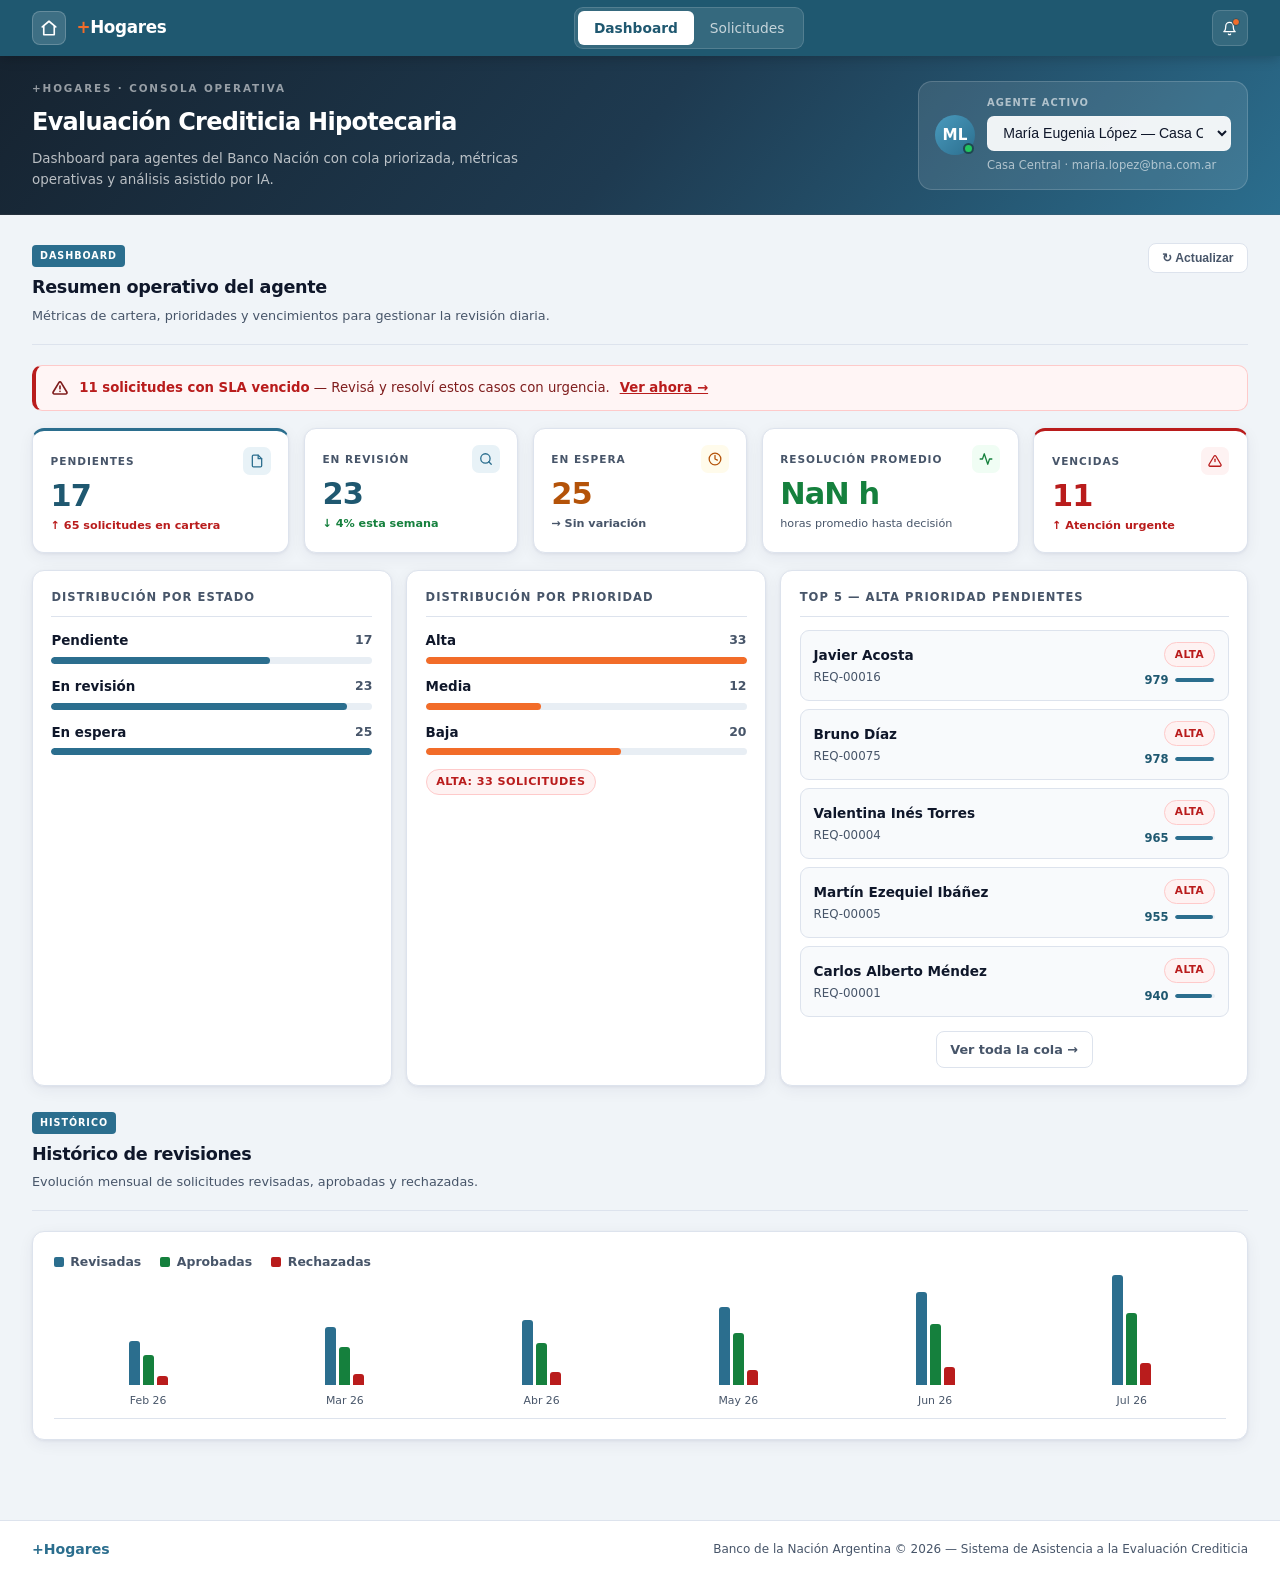
==== commit 42cad174: "Revert "Revert "fix: dashboard y tabla de solicitudes usan la misma lógica de estado — consistencia " ====
--- a/index.html
+++ b/index.html
@@ -197,9 +197,9 @@
 function renderDashboard(agente) {
   const lista = SOLICITUDES.filter(s => s.agente === agente);
   const total  = lista.length;
-  const pendientes = Math.round(total * 0.60);
-  const revision   = Math.round(total * 0.25);
-  const espera     = total - pendientes - revision;
+  const pendientes = lista.filter(s => estadoSolicitud(s) === 'Pendiente').length;
+  const revision   = lista.filter(s => estadoSolicitud(s) === 'En revisión').length;
+  const espera     = lista.filter(s => estadoSolicitud(s) === 'En espera').length;
   const vencidas   = lista.filter(s => s.sla_vencido).length;
   const avgDias    = total ? lista.reduce((acc, s) => acc + parseInt(s.tiempo_cola), 0) / total : 0;
   const avgHoras   = (avgDias * 24).toFixed(1);
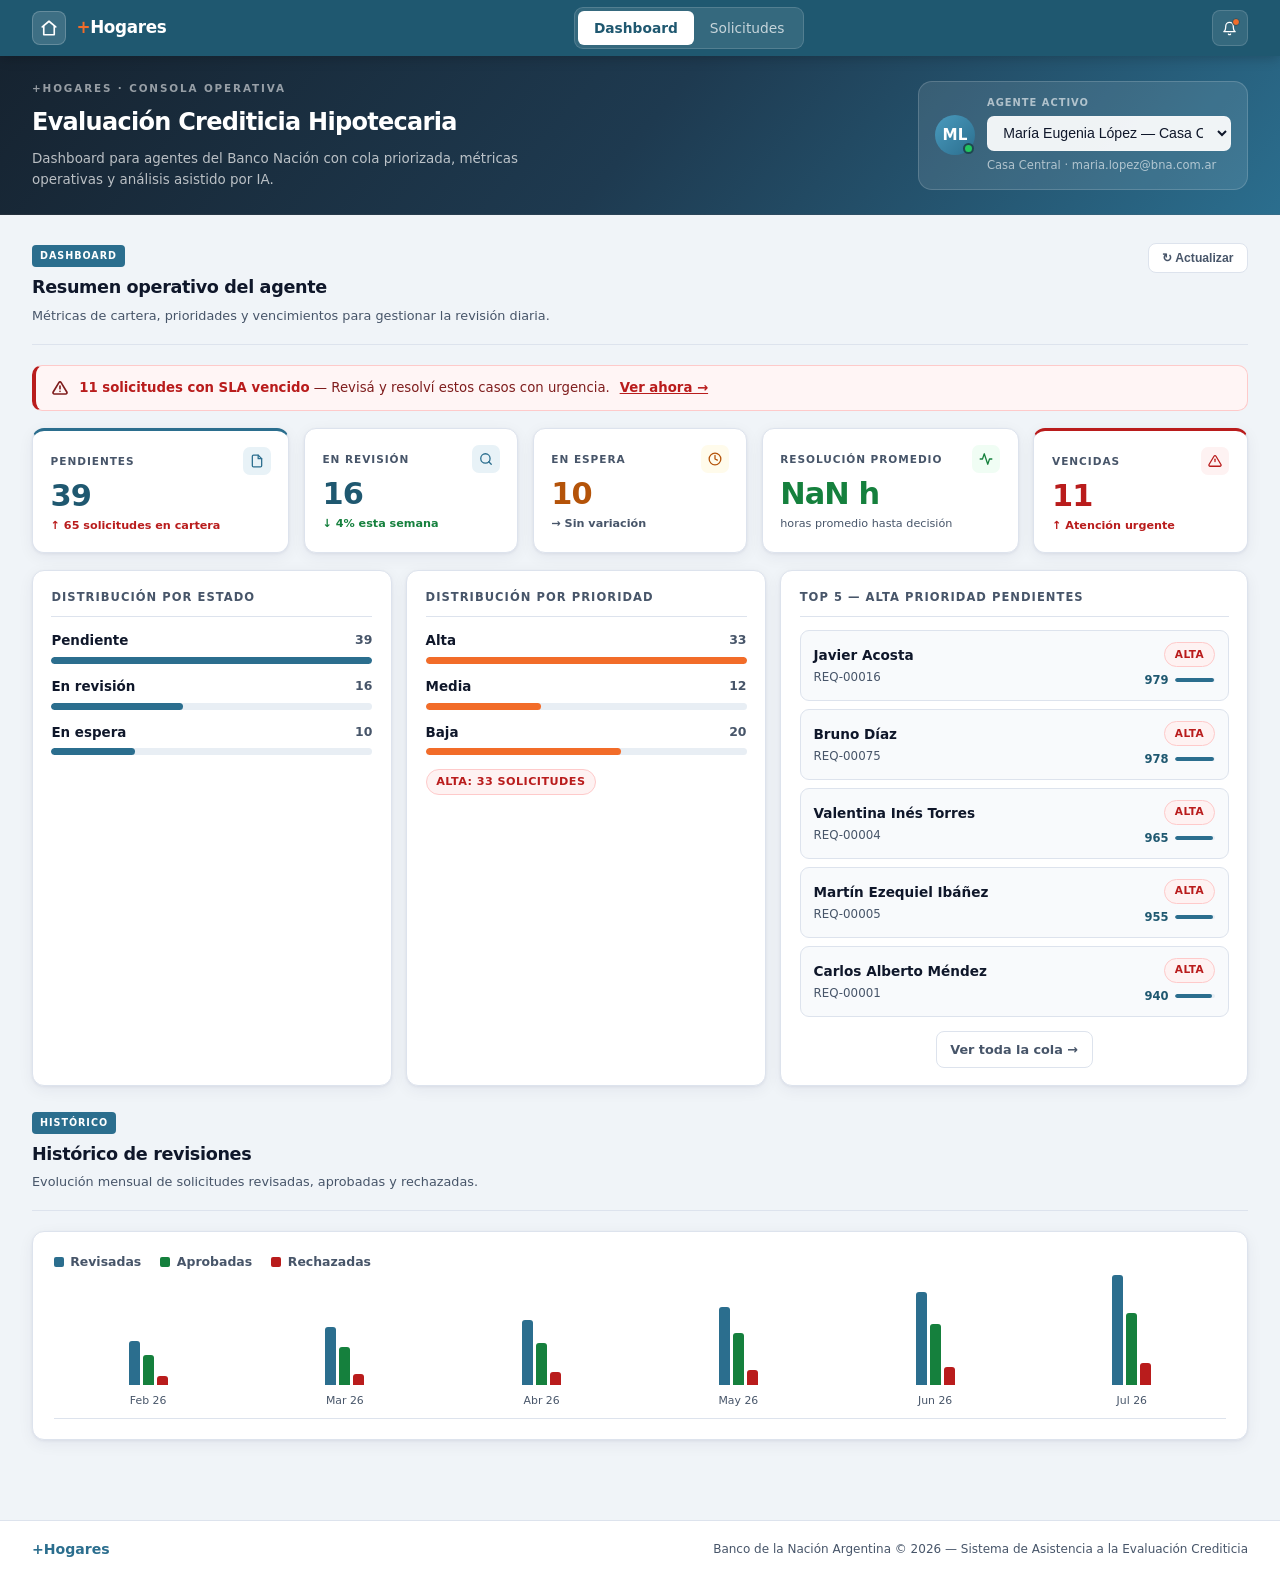
==== commit b72392d6: "Revert "Revert "feat: dashboard dinámico por agente — KPIs, distribuciones y Top 5 desde mock"" This" ====
--- a/index.html
+++ b/index.html
@@ -197,9 +197,9 @@
 function renderDashboard(agente) {
   const lista = SOLICITUDES.filter(s => s.agente === agente);
   const total  = lista.length;
-  const pendientes = lista.filter(s => estadoSolicitud(s) === 'Pendiente').length;
-  const revision   = lista.filter(s => estadoSolicitud(s) === 'En revisión').length;
-  const espera     = lista.filter(s => estadoSolicitud(s) === 'En espera').length;
+  const pendientes = Math.round(total * 0.60);
+  const revision   = Math.round(total * 0.25);
+  const espera     = total - pendientes - revision;
   const vencidas   = lista.filter(s => s.sla_vencido).length;
   const avgDias    = total ? lista.reduce((acc, s) => acc + parseInt(s.tiempo_cola), 0) / total : 0;
   const avgHoras   = (avgDias * 24).toFixed(1);
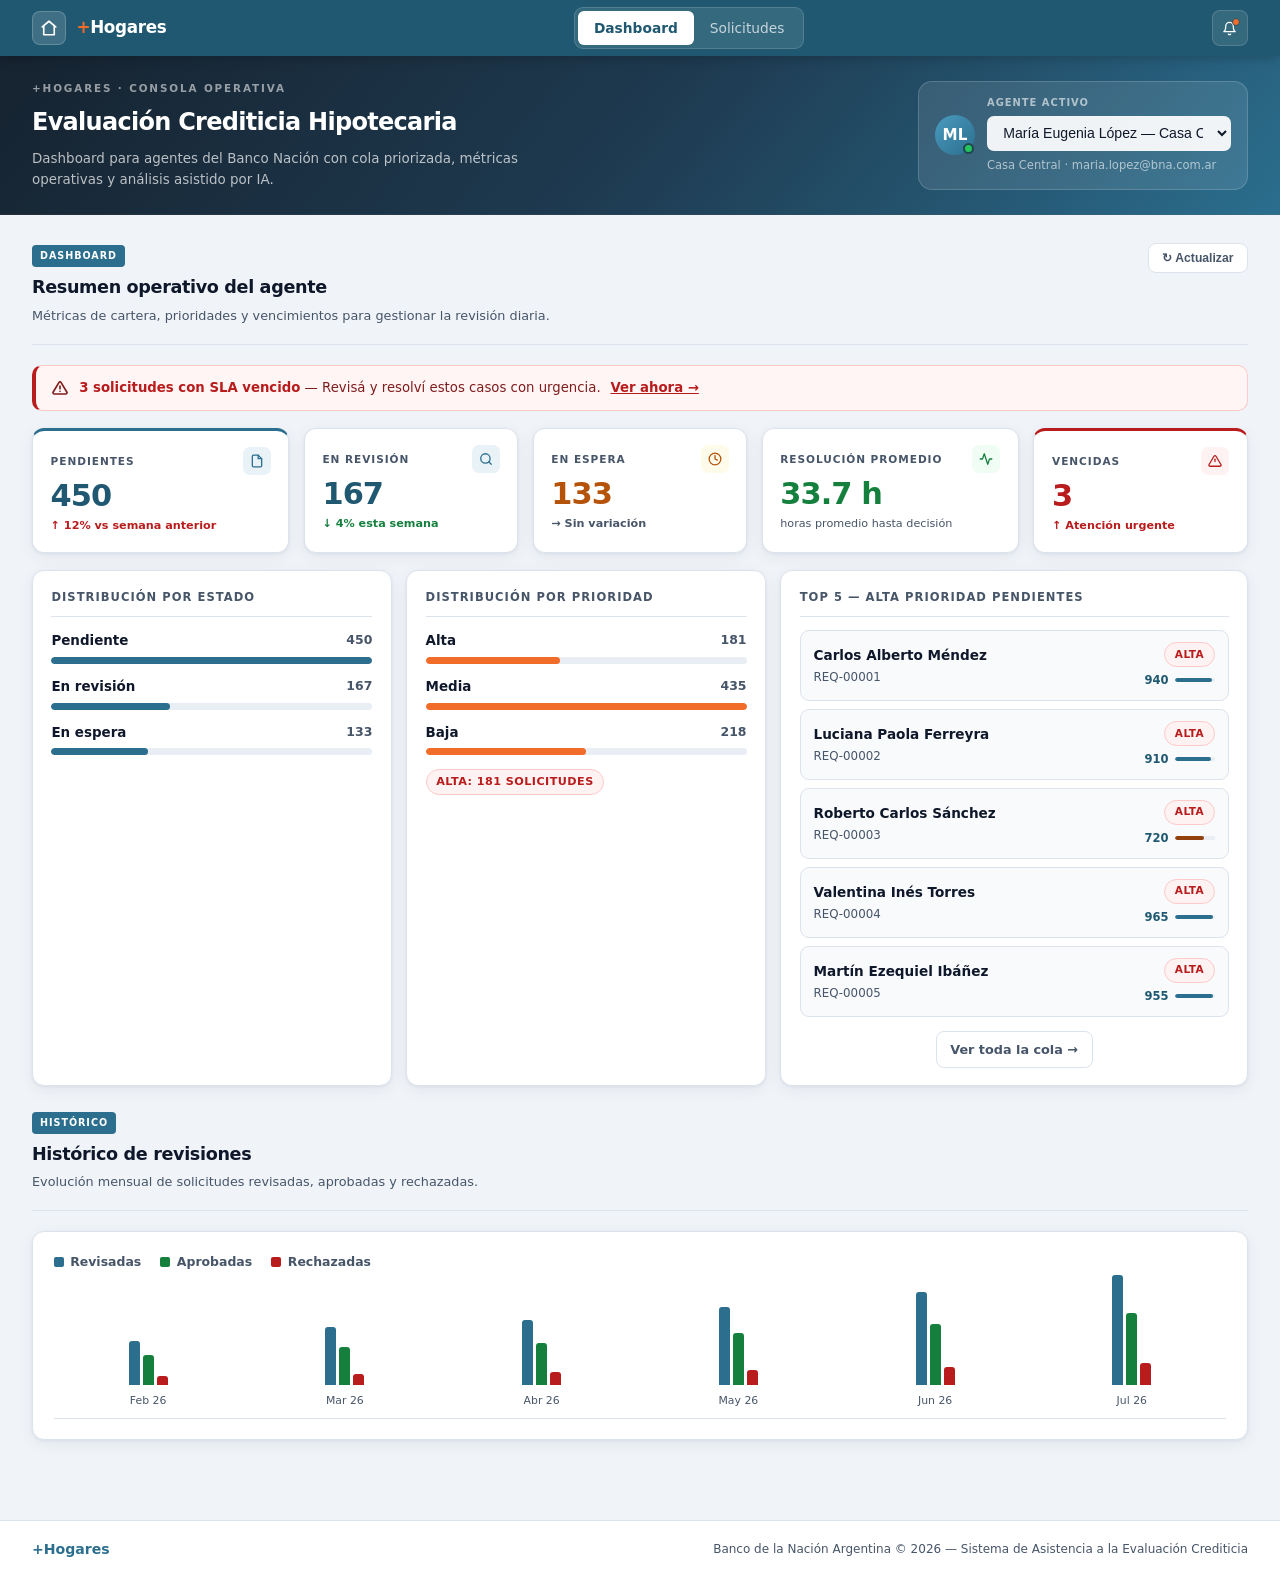
==== commit 4b78d655: "Revert "Revert "Revert "feat: dashboard dinámico por agente — KPIs, distribuciones y Top 5 cambian a" ====
--- a/index.html
+++ b/index.html
@@ -5,7 +5,6 @@
 <meta name="viewport" content="width=device-width, initial-scale=1.0">
 <title>+Hogares — Dashboard</title>
 <link rel="stylesheet" href="shared.css">
-<script src="mock-data.js"></script>
 </head>
 <body>
 
@@ -67,9 +66,9 @@
     </div>
 
     <!-- SLA BANNER -->
-    <div class="sla-banner" id="sla-banner" style="display:none">
+    <div class="sla-banner">
       <svg width="16" height="16" viewBox="0 0 24 24" fill="none" stroke="currentColor" stroke-width="2.5" stroke-linecap="round" stroke-linejoin="round" style="flex-shrink:0"><path d="M10.29 3.86L1.82 18a2 2 0 0 0 1.71 3h16.94a2 2 0 0 0 1.71-3L13.71 3.86a2 2 0 0 0-3.42 0z"/><line x1="12" y1="9" x2="12" y2="13"/><line x1="12" y1="17" x2="12.01" y2="17"/></svg>
-      <span id="sla-banner-text"></span>
+      <span><strong>3 solicitudes con SLA vencido</strong> — Revisá y resolví estos casos con urgencia. <a href="solicitudes.html?status=pendiente&sla=vencido" class="sla-link">Ver ahora →</a></span>
     </div>
 
     <!-- KPI GRID -->
@@ -81,8 +80,8 @@
             <svg width="14" height="14" viewBox="0 0 24 24" fill="none" stroke="#2b6e8e" stroke-width="2.2" stroke-linecap="round" stroke-linejoin="round"><path d="M14 2H6a2 2 0 0 0-2 2v16a2 2 0 0 0 2 2h12a2 2 0 0 0 2-2V8z"/><polyline points="14 2 14 8 20 8"/></svg>
           </div>
         </div>
-        <div class="kpi-value" id="kpi-pendientes">—</div>
-        <div class="kpi-trend kpi-trend-up" id="kpi-pendientes-sub"></div>
+        <div class="kpi-value">450</div>
+        <div class="kpi-trend kpi-trend-up">↑ 12% vs semana anterior</div>
       </div>
       <div class="kpi-card">
         <div class="kpi-top">
@@ -91,7 +90,7 @@
             <svg width="14" height="14" viewBox="0 0 24 24" fill="none" stroke="#2b6e8e" stroke-width="2.2" stroke-linecap="round" stroke-linejoin="round"><circle cx="11" cy="11" r="8"/><line x1="21" y1="21" x2="16.65" y2="16.65"/></svg>
           </div>
         </div>
-        <div class="kpi-value" id="kpi-revision">—</div>
+        <div class="kpi-value">167</div>
         <div class="kpi-trend kpi-trend-down">↓ 4% esta semana</div>
       </div>
       <div class="kpi-card">
@@ -101,7 +100,7 @@
             <svg width="14" height="14" viewBox="0 0 24 24" fill="none" stroke="#b45309" stroke-width="2.2" stroke-linecap="round" stroke-linejoin="round"><circle cx="12" cy="12" r="10"/><polyline points="12 6 12 12 16 14"/></svg>
           </div>
         </div>
-        <div class="kpi-value" id="kpi-espera" style="color:#b45309">—</div>
+        <div class="kpi-value" style="color:#b45309">133</div>
         <div class="kpi-trend kpi-trend-neutral">→ Sin variación</div>
       </div>
       <div class="kpi-card">
@@ -111,7 +110,7 @@
             <svg width="14" height="14" viewBox="0 0 24 24" fill="none" stroke="#15803d" stroke-width="2.2" stroke-linecap="round" stroke-linejoin="round"><polyline points="22 12 18 12 15 21 9 3 6 12 2 12"/></svg>
           </div>
         </div>
-        <div class="kpi-value" id="kpi-resolucion" style="color:#15803d">—</div>
+        <div class="kpi-value" style="color:#15803d">33.7 h</div>
         <div class="kpi-sub">horas promedio hasta decisión</div>
       </div>
       <div class="kpi-card kpi-card--danger">
@@ -121,24 +120,73 @@
             <svg width="14" height="14" viewBox="0 0 24 24" fill="none" stroke="#b91c1c" stroke-width="2.2" stroke-linecap="round" stroke-linejoin="round"><path d="M10.29 3.86L1.82 18a2 2 0 0 0 1.71 3h16.94a2 2 0 0 0 1.71-3L13.71 3.86a2 2 0 0 0-3.42 0z"/><line x1="12" y1="9" x2="12" y2="13"/></svg>
           </div>
         </div>
-        <div class="kpi-value" id="kpi-vencidas">—</div>
+        <div class="kpi-value">3</div>
         <div class="kpi-trend kpi-trend-up">↑ Atención urgente</div>
       </div>
     </div>
 
     <!-- DASH GRID -->
     <div class="dash-grid">
+      <!-- Distribución estado -->
       <div class="dash-card">
         <div class="dash-card-title">Distribución por estado</div>
-        <div id="dist-estado"></div>
-      </div>
+        <div class="dist-item">
+          <div class="dist-top"><span class="dist-lbl">Pendiente</span><span class="dist-val">450</span></div>
+          <div class="dist-bar"><span class="dist-fill dist-fill-state" style="width:100%"></span></div>
+        </div>
+        <div class="dist-item">
+          <div class="dist-top"><span class="dist-lbl">En revisión</span><span class="dist-val">167</span></div>
+          <div class="dist-bar"><span class="dist-fill dist-fill-state" style="width:37%"></span></div>
+        </div>
+        <div class="dist-item">
+          <div class="dist-top"><span class="dist-lbl">En espera</span><span class="dist-val">133</span></div>
+          <div class="dist-bar"><span class="dist-fill dist-fill-state" style="width:30%"></span></div>
+        </div>
+      </div>
+
+      <!-- Distribución prioridad -->
       <div class="dash-card">
         <div class="dash-card-title">Distribución por prioridad</div>
-        <div id="dist-prioridad"></div>
-      </div>
+        <div class="dist-item">
+          <div class="dist-top"><span class="dist-lbl">Alta</span><span class="dist-val">181</span></div>
+          <div class="dist-bar"><span class="dist-fill dist-fill-prio" style="width:42%"></span></div>
+        </div>
+        <div class="dist-item">
+          <div class="dist-top"><span class="dist-lbl">Media</span><span class="dist-val">435</span></div>
+          <div class="dist-bar"><span class="dist-fill dist-fill-prio" style="width:100%"></span></div>
+        </div>
+        <div class="dist-item">
+          <div class="dist-top"><span class="dist-lbl">Baja</span><span class="dist-val">218</span></div>
+          <div class="dist-bar"><span class="dist-fill dist-fill-prio" style="width:50%"></span></div>
+        </div>
+        <div style="margin-top:.85rem">
+          <span class="chip chip-alta" style="font-size:.7rem">ALTA: 181 solicitudes</span>
+        </div>
+      </div>
+
+      <!-- Top 5 -->
       <div class="dash-card">
         <div class="dash-card-title">Top 5 — Alta prioridad pendientes</div>
-        <div id="top5-list"></div>
+        <a href="detalle.html?id=REQ-00001" class="top-item">
+          <div class="top-item-main"><span class="top-item-name">Carlos Alberto Méndez</span><span class="top-item-meta">REQ-00001</span></div>
+          <div class="top-item-right"><span class="chip chip-alta">Alta</span><div class="score-mini"><span class="score-val">940</span><div class="score-bar"><span class="score-fill" style="width:94%"></span></div></div></div>
+        </a>
+        <a href="detalle.html?id=REQ-00002" class="top-item">
+          <div class="top-item-main"><span class="top-item-name">Luciana Paola Ferreyra</span><span class="top-item-meta">REQ-00002</span></div>
+          <div class="top-item-right"><span class="chip chip-alta">Alta</span><div class="score-mini"><span class="score-val">910</span><div class="score-bar"><span class="score-fill" style="width:91%"></span></div></div></div>
+        </a>
+        <a href="detalle.html?id=REQ-00003" class="top-item">
+          <div class="top-item-main"><span class="top-item-name">Roberto Carlos Sánchez</span><span class="top-item-meta">REQ-00003</span></div>
+          <div class="top-item-right"><span class="chip chip-alta">Alta</span><div class="score-mini"><span class="score-val">720</span><div class="score-bar"><span class="score-fill" style="width:72%;background:var(--amber)"></span></div></div></div>
+        </a>
+        <a href="detalle.html?id=REQ-00004" class="top-item">
+          <div class="top-item-main"><span class="top-item-name">Valentina Inés Torres</span><span class="top-item-meta">REQ-00004</span></div>
+          <div class="top-item-right"><span class="chip chip-alta">Alta</span><div class="score-mini"><span class="score-val">965</span><div class="score-bar"><span class="score-fill" style="width:96.5%"></span></div></div></div>
+        </a>
+        <a href="detalle.html?id=REQ-00005" class="top-item">
+          <div class="top-item-main"><span class="top-item-name">Martín Ezequiel Ibáñez</span><span class="top-item-meta">REQ-00005</span></div>
+          <div class="top-item-right"><span class="chip chip-alta">Alta</span><div class="score-mini"><span class="score-val">955</span><div class="score-bar"><span class="score-fill" style="width:95.5%"></span></div></div></div>
+        </a>
         <div style="margin-top:.9rem;text-align:center">
           <a href="solicitudes.html" class="btn-ghost" style="font-size:.8rem">Ver toda la cola →</a>
         </div>
@@ -194,91 +242,29 @@
   'Julián Andrés Pérez': { initials: 'JP', sucursal: 'Rosario Centro', email: 'julian.perez@bna.com.ar' },
 };
 
-function renderDashboard(agente) {
-  const lista = SOLICITUDES.filter(s => s.agente === agente);
-  const total  = lista.length;
-  const pendientes = Math.round(total * 0.60);
-  const revision   = Math.round(total * 0.25);
-  const espera     = total - pendientes - revision;
-  const vencidas   = lista.filter(s => s.sla_vencido).length;
-  const avgDias    = total ? lista.reduce((acc, s) => acc + parseInt(s.tiempo_cola), 0) / total : 0;
-  const avgHoras   = (avgDias * 24).toFixed(1);
-
-  // KPIs
-  document.getElementById('kpi-pendientes').textContent = pendientes;
-  document.getElementById('kpi-pendientes-sub').textContent = `↑ ${total} solicitudes en cartera`;
-  document.getElementById('kpi-revision').textContent = revision;
-  document.getElementById('kpi-espera').textContent = espera;
-  document.getElementById('kpi-resolucion').textContent = avgHoras + ' h';
-  document.getElementById('kpi-vencidas').textContent = vencidas;
-
-  // SLA banner
-  const banner = document.getElementById('sla-banner');
-  if (vencidas > 0) {
-    banner.style.display = '';
-    document.getElementById('sla-banner-text').innerHTML =
-      `<strong>${vencidas} solicitud${vencidas > 1 ? 'es' : ''} con SLA vencido</strong> — Revisá y resolví ${vencidas > 1 ? 'estos casos' : 'este caso'} con urgencia. <a href="solicitudes.html" class="sla-link">Ver ahora →</a>`;
-  } else {
-    banner.style.display = 'none';
-  }
-
-  // Dist estado
-  const maxE = Math.max(pendientes, revision, espera) || 1;
-  document.getElementById('dist-estado').innerHTML =
-    [['Pendiente', pendientes], ['En revisión', revision], ['En espera', espera]]
-    .map(([lbl, v]) => `<div class="dist-item">
-      <div class="dist-top"><span class="dist-lbl">${lbl}</span><span class="dist-val">${v}</span></div>
-      <div class="dist-bar"><span class="dist-fill dist-fill-state" style="width:${Math.round(v/maxE*100)}%"></span></div>
-    </div>`).join('');
-
-  // Dist prioridad
-  const alta  = lista.filter(s => s.prioridad === 'alta').length;
-  const media = lista.filter(s => s.prioridad === 'media').length;
-  const baja  = lista.filter(s => s.prioridad === 'baja').length;
-  const maxP  = Math.max(alta, media, baja) || 1;
-  document.getElementById('dist-prioridad').innerHTML =
-    [['Alta', alta], ['Media', media], ['Baja', baja]]
-    .map(([lbl, v]) => `<div class="dist-item">
-      <div class="dist-top"><span class="dist-lbl">${lbl}</span><span class="dist-val">${v}</span></div>
-      <div class="dist-bar"><span class="dist-fill dist-fill-prio" style="width:${Math.round(v/maxP*100)}%"></span></div>
-    </div>`).join('') +
-    `<div style="margin-top:.85rem"><span class="chip chip-alta" style="font-size:.7rem">ALTA: ${alta} solicitudes</span></div>`;
-
-  // Top 5
-  const top5 = lista.filter(s => s.prioridad === 'alta').sort((a, b) => b.bcra.score - a.bcra.score).slice(0, 5);
-  document.getElementById('top5-list').innerHTML = top5.length
-    ? top5.map(s => `<a href="detalle.html?id=${s.id}" class="top-item">
-        <div class="top-item-main">
-          <span class="top-item-name">${s.renaper.nombre}</span>
-          <span class="top-item-meta">${s.id}</span>
-        </div>
-        <div class="top-item-right">
-          <span class="chip chip-alta">Alta</span>
-          <div class="score-mini">
-            <span class="score-val">${s.bcra.score}</span>
-            <div class="score-bar"><span class="score-fill" style="width:${s.bcra.score/10}%;background:${s.bcra.score>=800?'var(--blue)':'var(--amber)'}"></span></div>
-          </div>
-        </div>
-      </a>`).join('')
-    : `<p style="font-size:.82rem;color:var(--muted);padding:.5rem 0">Sin solicitudes de alta prioridad.</p>`;
-}
-
 function applyAgent(nombre) {
   localStorage.setItem('activeAgent', nombre);
   const info = AGENTS_INFO[nombre];
+  // Avatar: solo las iniciales sin el dot (mantener el dot dentro)
   const dot = document.querySelector('.agent-online');
   document.getElementById('agent-avatar').innerHTML = info.initials;
   document.getElementById('agent-avatar').appendChild(dot);
   document.getElementById('agent-meta').textContent = `${info.sucursal} · ${info.email}`;
-  renderDashboard(nombre);
 }
 
 const sel = document.getElementById('agent-select');
+// Restaurar selección guardada
 const saved = localStorage.getItem('activeAgent');
-if (saved && AGENTS_INFO[saved]) sel.value = saved;
+if (saved && AGENTS_INFO[saved]) {
+  sel.value = saved;
+}
 applyAgent(sel.value);
 
-sel.addEventListener('change', function() { applyAgent(this.value); });
+sel.addEventListener('change', function() {
+  applyAgent(this.value);
+  // Recargar para reflejar el cambio en los KPIs del dashboard
+  window.location.reload();
+});
 </script>
 </body>
 </html>
